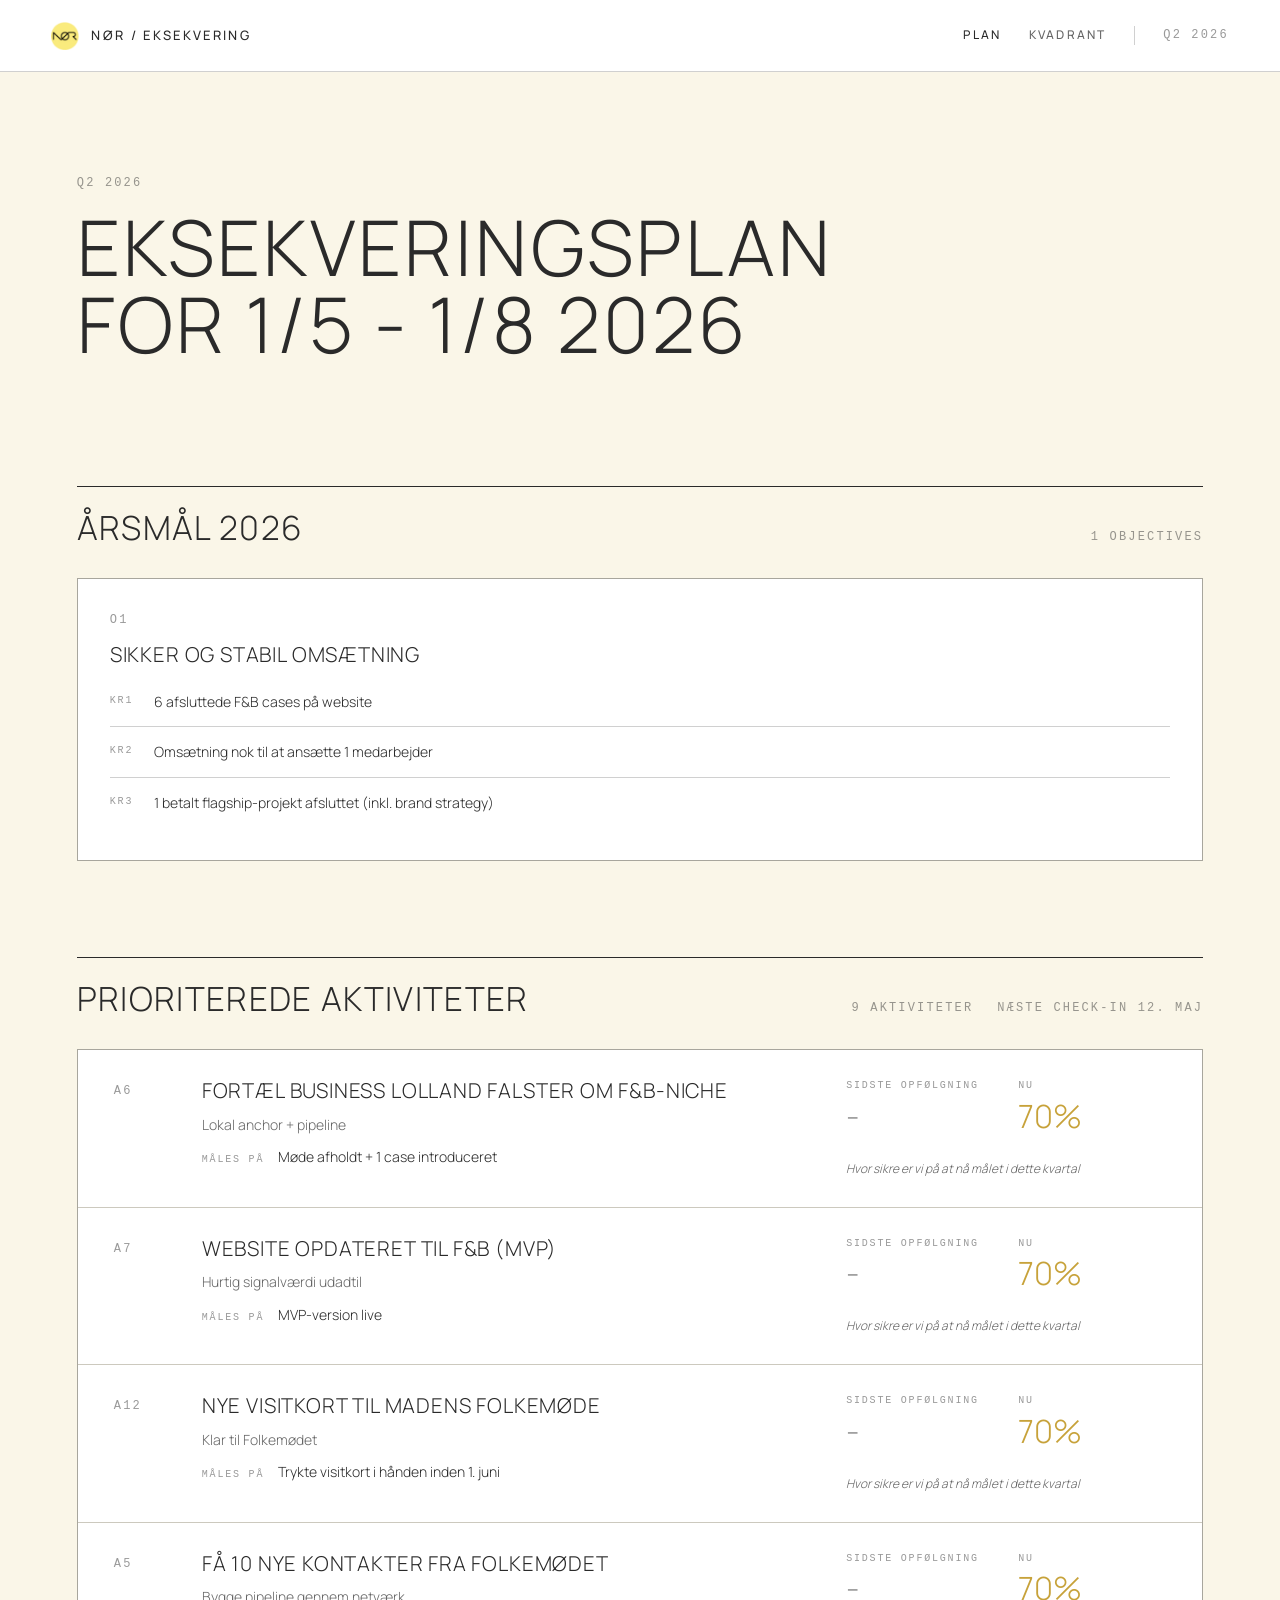
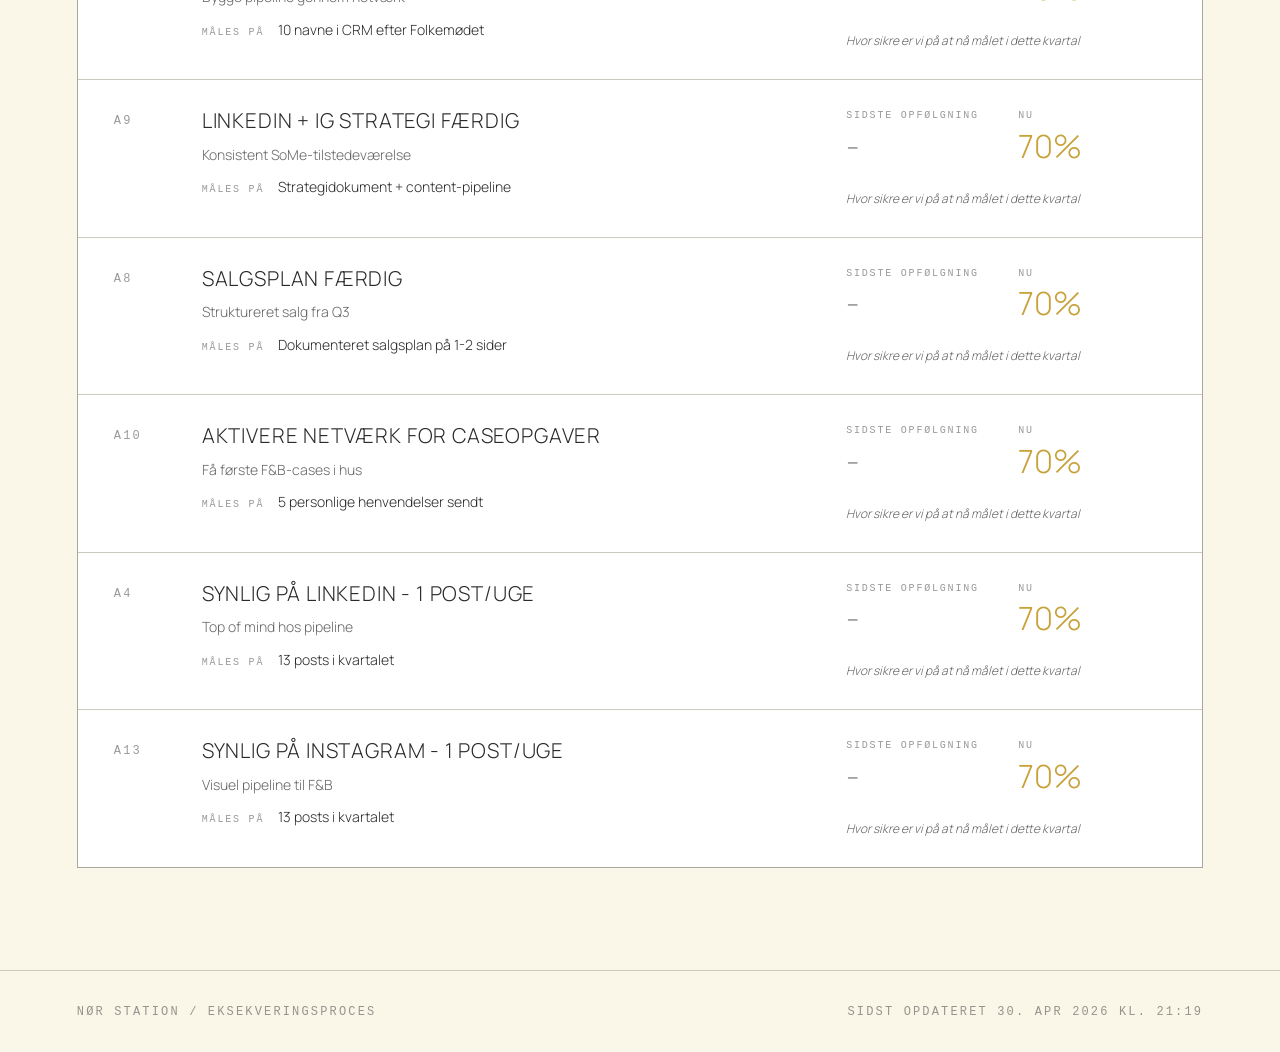
==== nor-station/index.html @ 78fcb757 "Tilføj grid-overlay (10x8) med col/row numre på workshop-view" ====
<!doctype html>
<html lang="da">
<head>
<meta charset="utf-8" />
<meta name="viewport" content="width=device-width, initial-scale=1" />
<title>Eksekveringsplan / NØR Station Q2 2026</title>
<link rel="icon" type="image/png" href="assets/nor-mark.png" />
<link rel="stylesheet" href="assets/nor.css" />
<link rel="stylesheet" href="assets/exec.css?v=6" />
</head>
<body>
<header class="ns-header">
  <a href="index.html" class="ns-logo">
    <img src="assets/nor-mark.png" alt="NØR" />
    <span>NØR / EKSEKVERING</span>
  </a>
  <nav class="ns-nav-links">
    <a href="index.html" class="is-active">Plan</a>
    <a href="workshop.html" class="">Kvadrant</a>
    <span class="ns-quarter">Q2 2026</span>
  </nav>
</header>
<section class="ns-intro">
  <div class="ns-intro__eyebrow">Q2 2026</div>
  <h1 class="ns-intro__title">Eksekveringsplan for 1/5 - 1/8 2026</h1>
</section>
<section class="ns-year">
  <div class="ns-year__head">
    <h2 class="ns-year__title">Årsmål 2026</h2>
    <span class="ns-year__count">1 objectives</span>
  </div>
  <div class="ns-objectives">
    <article class="ns-obj">
  <div class="ns-obj__id">O1</div>
  <h3 class="ns-obj__title">Sikker og stabil omsætning</h3>
  <ul class="ns-kr-list"><li class="ns-kr"><span class="ns-kr__id">KR1</span><span>6 afsluttede F&amp;B cases på website</span></li>
<li class="ns-kr"><span class="ns-kr__id">KR2</span><span>Omsætning nok til at ansætte 1 medarbejder</span></li>
<li class="ns-kr"><span class="ns-kr__id">KR3</span><span>1 betalt flagship-projekt afsluttet (inkl. brand strategy)</span></li></ul>
</article>
  </div>
</section>
<section class="ns-plan">
  <div class="ns-plan__head">
    <h2 class="ns-year__title">Prioriterede aktiviteter</h2>
    <div class="ns-plan__meta">
      <span>9 aktiviteter</span>
      <span>Næste check-in 12. maj</span>
    </div>
  </div>
  <div class="ns-activities">
    <article class="ns-activity">
  <div class="ns-activity__id">A6</div>
  <div class="ns-activity__main">
    <h3 class="ns-activity__title">Fortæl Business Lolland Falster om F&amp;B-niche</h3>
    <p class="ns-activity__goal">Lokal anchor + pipeline</p>
    <p class="ns-activity__measure">Møde afholdt + 1 case introduceret</p>
  </div>
  <div class="ns-activity__confidence">
    <div class="ns-conf-cell">
      <span class="ns-conf-cell__label">Sidste opfølgning</span>
      <span class="ns-conf-cell__pct ns-conf-cell__pct--empty">-</span>
    </div>
    <div class="ns-conf-cell">
      <span class="ns-conf-cell__label">Nu</span>
      <span class="ns-conf-cell__pct" style="color: var(--nor-warning)">70%</span>
    </div>
    <div class="ns-conf-cell ns-conf-cell--spark">
      
      <p class="ns-conf__note">Hvor sikre er vi på at nå målet i dette kvartal</p>
    </div>
  </div>
</article>
<article class="ns-activity">
  <div class="ns-activity__id">A7</div>
  <div class="ns-activity__main">
    <h3 class="ns-activity__title">Website opdateret til F&amp;B (MVP)</h3>
    <p class="ns-activity__goal">Hurtig signalværdi udadtil</p>
    <p class="ns-activity__measure">MVP-version live</p>
  </div>
  <div class="ns-activity__confidence">
    <div class="ns-conf-cell">
      <span class="ns-conf-cell__label">Sidste opfølgning</span>
      <span class="ns-conf-cell__pct ns-conf-cell__pct--empty">-</span>
    </div>
    <div class="ns-conf-cell">
      <span class="ns-conf-cell__label">Nu</span>
      <span class="ns-conf-cell__pct" style="color: var(--nor-warning)">70%</span>
    </div>
    <div class="ns-conf-cell ns-conf-cell--spark">
      
      <p class="ns-conf__note">Hvor sikre er vi på at nå målet i dette kvartal</p>
    </div>
  </div>
</article>
<article class="ns-activity">
  <div class="ns-activity__id">A12</div>
  <div class="ns-activity__main">
    <h3 class="ns-activity__title">Nye visitkort til Madens Folkemøde</h3>
    <p class="ns-activity__goal">Klar til Folkemødet</p>
    <p class="ns-activity__measure">Trykte visitkort i hånden inden 1. juni</p>
  </div>
  <div class="ns-activity__confidence">
    <div class="ns-conf-cell">
      <span class="ns-conf-cell__label">Sidste opfølgning</span>
      <span class="ns-conf-cell__pct ns-conf-cell__pct--empty">-</span>
    </div>
    <div class="ns-conf-cell">
      <span class="ns-conf-cell__label">Nu</span>
      <span class="ns-conf-cell__pct" style="color: var(--nor-warning)">70%</span>
    </div>
    <div class="ns-conf-cell ns-conf-cell--spark">
      
      <p class="ns-conf__note">Hvor sikre er vi på at nå målet i dette kvartal</p>
    </div>
  </div>
</article>
<article class="ns-activity">
  <div class="ns-activity__id">A5</div>
  <div class="ns-activity__main">
    <h3 class="ns-activity__title">Få 10 nye kontakter fra Folkemødet</h3>
    <p class="ns-activity__goal">Bygge pipeline gennem netværk</p>
    <p class="ns-activity__measure">10 navne i CRM efter Folkemødet</p>
  </div>
  <div class="ns-activity__confidence">
    <div class="ns-conf-cell">
      <span class="ns-conf-cell__label">Sidste opfølgning</span>
      <span class="ns-conf-cell__pct ns-conf-cell__pct--empty">-</span>
    </div>
    <div class="ns-conf-cell">
      <span class="ns-conf-cell__label">Nu</span>
      <span class="ns-conf-cell__pct" style="color: var(--nor-warning)">70%</span>
    </div>
    <div class="ns-conf-cell ns-conf-cell--spark">
      
      <p class="ns-conf__note">Hvor sikre er vi på at nå målet i dette kvartal</p>
    </div>
  </div>
</article>
<article class="ns-activity">
  <div class="ns-activity__id">A9</div>
  <div class="ns-activity__main">
    <h3 class="ns-activity__title">LinkedIn + IG strategi færdig</h3>
    <p class="ns-activity__goal">Konsistent SoMe-tilstedeværelse</p>
    <p class="ns-activity__measure">Strategidokument + content-pipeline</p>
  </div>
  <div class="ns-activity__confidence">
    <div class="ns-conf-cell">
      <span class="ns-conf-cell__label">Sidste opfølgning</span>
      <span class="ns-conf-cell__pct ns-conf-cell__pct--empty">-</span>
    </div>
    <div class="ns-conf-cell">
      <span class="ns-conf-cell__label">Nu</span>
      <span class="ns-conf-cell__pct" style="color: var(--nor-warning)">70%</span>
    </div>
    <div class="ns-conf-cell ns-conf-cell--spark">
      
      <p class="ns-conf__note">Hvor sikre er vi på at nå målet i dette kvartal</p>
    </div>
  </div>
</article>
<article class="ns-activity">
  <div class="ns-activity__id">A8</div>
  <div class="ns-activity__main">
    <h3 class="ns-activity__title">Salgsplan færdig</h3>
    <p class="ns-activity__goal">Struktureret salg fra Q3</p>
    <p class="ns-activity__measure">Dokumenteret salgsplan på 1-2 sider</p>
  </div>
  <div class="ns-activity__confidence">
    <div class="ns-conf-cell">
      <span class="ns-conf-cell__label">Sidste opfølgning</span>
      <span class="ns-conf-cell__pct ns-conf-cell__pct--empty">-</span>
    </div>
    <div class="ns-conf-cell">
      <span class="ns-conf-cell__label">Nu</span>
      <span class="ns-conf-cell__pct" style="color: var(--nor-warning)">70%</span>
    </div>
    <div class="ns-conf-cell ns-conf-cell--spark">
      
      <p class="ns-conf__note">Hvor sikre er vi på at nå målet i dette kvartal</p>
    </div>
  </div>
</article>
<article class="ns-activity">
  <div class="ns-activity__id">A10</div>
  <div class="ns-activity__main">
    <h3 class="ns-activity__title">Aktivere netværk for caseopgaver</h3>
    <p class="ns-activity__goal">Få første F&amp;B-cases i hus</p>
    <p class="ns-activity__measure">5 personlige henvendelser sendt</p>
  </div>
  <div class="ns-activity__confidence">
    <div class="ns-conf-cell">
      <span class="ns-conf-cell__label">Sidste opfølgning</span>
      <span class="ns-conf-cell__pct ns-conf-cell__pct--empty">-</span>
    </div>
    <div class="ns-conf-cell">
      <span class="ns-conf-cell__label">Nu</span>
      <span class="ns-conf-cell__pct" style="color: var(--nor-warning)">70%</span>
    </div>
    <div class="ns-conf-cell ns-conf-cell--spark">
      
      <p class="ns-conf__note">Hvor sikre er vi på at nå målet i dette kvartal</p>
    </div>
  </div>
</article>
<article class="ns-activity">
  <div class="ns-activity__id">A4</div>
  <div class="ns-activity__main">
    <h3 class="ns-activity__title">Synlig på LinkedIn - 1 post/uge</h3>
    <p class="ns-activity__goal">Top of mind hos pipeline</p>
    <p class="ns-activity__measure">13 posts i kvartalet</p>
  </div>
  <div class="ns-activity__confidence">
    <div class="ns-conf-cell">
      <span class="ns-conf-cell__label">Sidste opfølgning</span>
      <span class="ns-conf-cell__pct ns-conf-cell__pct--empty">-</span>
    </div>
    <div class="ns-conf-cell">
      <span class="ns-conf-cell__label">Nu</span>
      <span class="ns-conf-cell__pct" style="color: var(--nor-warning)">70%</span>
    </div>
    <div class="ns-conf-cell ns-conf-cell--spark">
      
      <p class="ns-conf__note">Hvor sikre er vi på at nå målet i dette kvartal</p>
    </div>
  </div>
</article>
<article class="ns-activity">
  <div class="ns-activity__id">A13</div>
  <div class="ns-activity__main">
    <h3 class="ns-activity__title">Synlig på Instagram - 1 post/uge</h3>
    <p class="ns-activity__goal">Visuel pipeline til F&amp;B</p>
    <p class="ns-activity__measure">13 posts i kvartalet</p>
  </div>
  <div class="ns-activity__confidence">
    <div class="ns-conf-cell">
      <span class="ns-conf-cell__label">Sidste opfølgning</span>
      <span class="ns-conf-cell__pct ns-conf-cell__pct--empty">-</span>
    </div>
    <div class="ns-conf-cell">
      <span class="ns-conf-cell__label">Nu</span>
      <span class="ns-conf-cell__pct" style="color: var(--nor-warning)">70%</span>
    </div>
    <div class="ns-conf-cell ns-conf-cell--spark">
      
      <p class="ns-conf__note">Hvor sikre er vi på at nå målet i dette kvartal</p>
    </div>
  </div>
</article>
  </div>
</section>
<footer class="ns-exec-foot">
  <div>NØR Station / Eksekveringsproces</div>
  <div>Sidst opdateret 30. apr 2026 kl. 21:19</div>
</footer>
</body></html>
---- nor-station/assets/nor.css ----
/* =========================================================
   NØR Station — Colors, Type & Foundations
   Reconstructed from norstation.com (yellow / slate brand)
   ========================================================= */

@import url('https://fonts.googleapis.com/css2?family=Manrope:wght@200;300;400;500;600;700&display=swap');

:root {
  /* ---------- Color: Brand ---------- */
  --nor-yellow:      #F2E07A;   /* primary brand surface */
  --nor-yellow-deep: #E6CF5C;   /* hover / pressed */
  --nor-slate:       #6E7B86;   /* neutral / contrast surface */
  --nor-slate-deep:  #4E5963;   /* dark slate */
  --nor-ink:         #2A2A2A;   /* type — soft black, never pure */
  --nor-ink-deep:    #1A1A1A;   /* on yellow, occasionally pure ink */
  --nor-paper:       #FFFFFF;   /* white surface */
  --nor-paper-warm:  #FAF6E8;   /* very pale yellow tint */

  /* ---------- Color: Semantic neutrals ---------- */
  --nor-fg-1:    var(--nor-ink);          /* primary text */
  --nor-fg-2:    rgba(42,42,42,0.72);     /* secondary text */
  --nor-fg-3:    rgba(42,42,42,0.48);     /* tertiary / captions */
  --nor-fg-mute: rgba(42,42,42,0.22);     /* hairlines, dividers */

  --nor-bg-1: var(--nor-paper);           /* page bg (white) */
  --nor-bg-2: var(--nor-yellow);          /* signature yellow */
  --nor-bg-3: var(--nor-slate);           /* slate */
  --nor-bg-warm: var(--nor-paper-warm);   /* tinted soft */
  --nor-bg-inverse: var(--nor-slate-deep);

  --nor-fg-on-yellow-1: var(--nor-ink);
  --nor-fg-on-yellow-2: rgba(42,42,42,0.78);
  --nor-fg-on-slate-1:  #FAF6E8;
  --nor-fg-on-slate-2:  rgba(250,246,232,0.72);

  /* ---------- Color: Status (utility, rarely used) ---------- */
  --nor-success: #4F7D5A;
  --nor-warning: #C7A23A;
  --nor-danger:  #B7553B;
  --nor-info:    #5A7891;

  /* ---------- Type: Families ---------- */
  --nor-font-display: 'Manrope', 'Helvetica Neue', Helvetica, Arial, system-ui, sans-serif;
  --nor-font-body:    'Manrope', 'Helvetica Neue', Helvetica, Arial, system-ui, sans-serif;
  --nor-font-mono:    ui-monospace, 'SFMono-Regular', Menlo, Consolas, monospace;

  /* ---------- Type: Weights ----------
     The wordmark is THIN linework. Display headlines lean light/regular,
     not heavy. Bold is reserved for small UI labels. */
  --nor-w-thin:      200;
  --nor-w-light:     300;
  --nor-w-regular:   400;
  --nor-w-medium:    500;
  --nor-w-semibold:  600;
  --nor-w-bold:      700;

  /* ---------- Type: Sizes (fluid) ---------- */
  --nor-fs-mega:    clamp(56px, 9vw, 144px);
  --nor-fs-h1:      clamp(40px, 6vw, 88px);
  --nor-fs-h2:      clamp(32px, 4.5vw, 64px);
  --nor-fs-h3:      clamp(22px, 2.6vw, 36px);
  --nor-fs-h4:      clamp(18px, 1.6vw, 22px);
  --nor-fs-lead:    clamp(18px, 1.4vw, 22px);
  --nor-fs-body:    16px;
  --nor-fs-small:   14px;
  --nor-fs-eyebrow: 12px;
  --nor-fs-caption: 11px;

  /* ---------- Type: Tracking ---------- */
  --nor-tr-tight:    -0.005em;   /* light display still wants room */
  --nor-tr-normal:    0em;
  --nor-tr-display:   0.04em;    /* display all-caps gets airy spacing */
  --nor-tr-eyebrow:   0.18em;
  --nor-tr-wide:      0.28em;    /* like the "STATION" wordmark */

  /* ---------- Type: Line height ---------- */
  --nor-lh-display: 1.0;
  --nor-lh-tight:   1.1;
  --nor-lh-normal:  1.55;
  --nor-lh-loose:   1.75;

  /* ---------- Spacing (8px base) ---------- */
  --nor-s-1:  4px;
  --nor-s-2:  8px;
  --nor-s-3:  12px;
  --nor-s-4:  16px;
  --nor-s-5:  24px;
  --nor-s-6:  32px;
  --nor-s-7:  48px;
  --nor-s-8:  64px;
  --nor-s-9:  96px;
  --nor-s-10: 128px;
  --nor-s-11: 160px;
  --nor-s-12: 200px;

  --nor-section-y: clamp(80px, 12vw, 200px);
  --nor-section-x: clamp(24px, 6vw, 96px);

  /* ---------- Layout ---------- */
  --nor-container: 1440px;
  --nor-gutter: clamp(16px, 2vw, 32px);
  --nor-header-h: 72px;

  /* ---------- Border / radius / shadow ---------- */
  --nor-hairline: 1px solid var(--nor-ink);
  --nor-hairline-mute: 1px solid var(--nor-fg-mute);
  --nor-radius: 0px;
  --nor-radius-circle: 50%;   /* the brand uses circular crops a lot */

  --nor-shadow-none: none;
  --nor-shadow-menu: 0 24px 40px -16px rgba(42,42,42,0.10);
  --nor-shadow-overlay: 0 40px 80px -32px rgba(42,42,42,0.18);

  /* ---------- Motion ---------- */
  --nor-ease:        cubic-bezier(0.22, 0.61, 0.36, 1);
  --nor-dur-fast:    150ms;
  --nor-dur-normal:  300ms;
  --nor-dur-slow:    600ms;
}

html, body {
  background: var(--nor-bg-2); /* yellow is the default brand surface */
  color: var(--nor-fg-1);
  font-family: var(--nor-font-body);
  font-size: var(--nor-fs-body);
  font-weight: var(--nor-w-light);
  line-height: var(--nor-lh-normal);
  -webkit-font-smoothing: antialiased;
  text-rendering: optimizeLegibility;
}

h1, h2, h3, h4, h5, h6 {
  font-family: var(--nor-font-display);
  font-weight: var(--nor-w-light);    /* thin linework feel */
  text-transform: uppercase;
  letter-spacing: var(--nor-tr-display);
  line-height: var(--nor-lh-display);
  margin: 0;
  color: var(--nor-fg-1);
  text-wrap: balance;
}

h1 { font-size: var(--nor-fs-h1); }
h2 { font-size: var(--nor-fs-h2); }
h3 { font-size: var(--nor-fs-h3); }
h4 { font-size: var(--nor-fs-h4); letter-spacing: var(--nor-tr-eyebrow); font-weight: var(--nor-w-medium); }
h5, h6 {
  font-size: var(--nor-fs-eyebrow);
  letter-spacing: var(--nor-tr-eyebrow);
  font-weight: var(--nor-w-medium);
}

.nor-mega {
  font-family: var(--nor-font-display);
  font-size: var(--nor-fs-mega);
  font-weight: var(--nor-w-light);
  text-transform: uppercase;
  line-height: var(--nor-lh-display);
  letter-spacing: var(--nor-tr-display);
  text-wrap: balance;
}

.nor-eyebrow {
  font-size: var(--nor-fs-eyebrow);
  font-weight: var(--nor-w-medium);
  text-transform: uppercase;
  letter-spacing: var(--nor-tr-eyebrow);
  color: var(--nor-fg-2);
}

.nor-lead {
  font-size: var(--nor-fs-lead);
  line-height: var(--nor-lh-normal);
  color: var(--nor-fg-1);
  font-weight: var(--nor-w-light);
  text-wrap: pretty;
}

p {
  font-size: var(--nor-fs-body);
  line-height: var(--nor-lh-loose);
  font-weight: var(--nor-w-light);
  color: var(--nor-fg-1);
  margin: 0 0 1em;
  text-wrap: pretty;
}

small, .nor-small { font-size: var(--nor-fs-small); color: var(--nor-fg-2); }
.nor-caption { font-size: var(--nor-fs-caption); color: var(--nor-fg-3); letter-spacing: var(--nor-tr-eyebrow); text-transform: uppercase; }

a {
  color: inherit;
  text-decoration: none;
  border-bottom: 1px solid currentColor;
  transition: opacity var(--nor-dur-fast) var(--nor-ease);
}
a:hover { opacity: 0.6; }

code, pre, kbd { font-family: var(--nor-font-mono); font-size: 0.92em; }

hr { border: 0; border-top: var(--nor-hairline); margin: var(--nor-s-7) 0; }

/* ========== Buttons ========== */
.nor-btn {
  display: inline-flex;
  align-items: center;
  gap: var(--nor-s-3);
  padding: 14px 28px;
  white-space: nowrap;
  border: 1px solid var(--nor-ink);
  background: transparent;
  color: var(--nor-fg-1);
  font-family: var(--nor-font-display);
  font-size: var(--nor-fs-eyebrow);
  font-weight: var(--nor-w-medium);
  letter-spacing: var(--nor-tr-eyebrow);
  text-transform: uppercase;
  cursor: pointer;
  border-radius: var(--nor-radius);
  transition: background var(--nor-dur-normal) var(--nor-ease),
              color var(--nor-dur-normal) var(--nor-ease);
}
.nor-btn:hover { background: var(--nor-ink); color: var(--nor-yellow); }
.nor-btn--primary { background: var(--nor-ink); color: var(--nor-yellow); }
.nor-btn--primary:hover { background: var(--nor-slate-deep); color: var(--nor-yellow); }
.nor-btn--ghost { border-color: transparent; padding-left: 0; padding-right: 0; }
.nor-btn--ghost:hover { background: transparent; opacity: 0.6; }

/* ========== Inverse (slate) ========== */
.nor-inverse {
  background: var(--nor-bg-inverse);
  color: var(--nor-fg-on-slate-1);
}
.nor-inverse h1, .nor-inverse h2, .nor-inverse h3, .nor-inverse h4,
.nor-inverse p, .nor-inverse a { color: var(--nor-fg-on-slate-1); }
.nor-inverse .nor-eyebrow { color: var(--nor-fg-on-slate-2); }
.nor-inverse .nor-btn { border-color: var(--nor-fg-on-slate-1); color: var(--nor-fg-on-slate-1); }
.nor-inverse .nor-btn:hover { background: var(--nor-yellow); color: var(--nor-ink); border-color: var(--nor-yellow); }

/* ========== Layout helpers ========== */
.nor-container {
  max-width: var(--nor-container);
  margin: 0 auto;
  padding-inline: var(--nor-section-x);
}
.nor-section { padding-block: var(--nor-section-y); }
.nor-stack > * + * { margin-top: var(--nor-s-5); }
.nor-stack-lg > * + * { margin-top: var(--nor-s-7); }

/* ========== Brand circle (signature framing device) ========== */
.nor-circle {
  border-radius: 50%;
  aspect-ratio: 1 / 1;
  display: flex;
  align-items: center;
  justify-content: center;
  background: var(--nor-yellow);
}
---- nor-station/assets/exec.css ----
/* =========================================================
   NØR Station - Execution / OKR view styles
   Built on top of nor.css (NØR design system)
   ========================================================= */

* { box-sizing: border-box; }
html, body { margin: 0; }
body {
  background: var(--nor-paper-warm);
  color: var(--nor-ink);
}

/* ---------- Header ---------- */
.ns-header {
  position: sticky; top: 0; z-index: 50;
  display: flex; align-items: center; justify-content: space-between;
  padding: 16px clamp(20px, 4vw, 56px);
  height: var(--nor-header-h);
  background: var(--nor-paper);
  border-bottom: var(--nor-hairline-mute);
}
.ns-logo {
  display: flex; align-items: center; gap: 12px;
  font-family: var(--nor-font-display);
  font-weight: var(--nor-w-medium);
  font-size: 13px;
  letter-spacing: var(--nor-tr-eyebrow);
  text-transform: uppercase;
  color: var(--nor-ink);
  border: 0;
}
.ns-logo img { height: 28px; width: 28px; }
.ns-nav-links {
  display: flex; align-items: center; gap: 28px;
}
.ns-nav-links a {
  font-size: var(--nor-fs-eyebrow);
  font-weight: var(--nor-w-medium);
  letter-spacing: var(--nor-tr-eyebrow);
  text-transform: uppercase;
  color: var(--nor-fg-2);
  border: 0;
  transition: color var(--nor-dur-fast) var(--nor-ease);
}
.ns-nav-links a:hover, .ns-nav-links a.is-active { color: var(--nor-ink); }
.ns-quarter {
  font-family: var(--nor-font-mono);
  font-size: var(--nor-fs-eyebrow);
  letter-spacing: var(--nor-tr-eyebrow);
  text-transform: uppercase;
  color: var(--nor-fg-3);
  padding-left: 28px;
  border-left: var(--nor-hairline-mute);
}

/* ---------- Page intro ---------- */
.ns-intro {
  max-width: var(--nor-container);
  margin: 0 auto;
  padding: clamp(48px, 8vw, 120px) clamp(24px, 6vw, 96px) clamp(24px, 4vw, 56px);
}
.ns-intro__eyebrow {
  font-family: var(--nor-font-mono);
  font-size: var(--nor-fs-eyebrow);
  letter-spacing: var(--nor-tr-eyebrow);
  text-transform: uppercase;
  color: var(--nor-fg-3);
  margin-bottom: 16px;
}
.ns-intro__title {
  font-family: var(--nor-font-display);
  font-size: var(--nor-fs-h1);
  font-weight: var(--nor-w-light);
  letter-spacing: var(--nor-tr-display);
  text-transform: uppercase;
  line-height: var(--nor-lh-display);
  margin: 0 0 24px;
  text-wrap: balance;
}
.ns-intro__lead {
  font-size: var(--nor-fs-lead);
  font-weight: var(--nor-w-light);
  line-height: var(--nor-lh-normal);
  max-width: 64ch;
  color: var(--nor-fg-2);
}

/* ---------- Year objectives ---------- */
.ns-year {
  max-width: var(--nor-container);
  margin: 0 auto;
  padding: clamp(24px, 4vw, 48px) clamp(24px, 6vw, 96px);
}
.ns-year__head {
  display: flex; align-items: baseline; justify-content: space-between;
  border-top: var(--nor-hairline);
  padding-top: 24px;
  margin-bottom: 32px;
}
.ns-year__title {
  font-family: var(--nor-font-display);
  font-size: var(--nor-fs-h3);
  font-weight: var(--nor-w-light);
  letter-spacing: var(--nor-tr-display);
  text-transform: uppercase;
  margin: 0;
}
.ns-year__count {
  font-family: var(--nor-font-mono);
  font-size: var(--nor-fs-eyebrow);
  letter-spacing: var(--nor-tr-eyebrow);
  text-transform: uppercase;
  color: var(--nor-fg-3);
}
.ns-objectives {
  display: grid; grid-template-columns: repeat(auto-fit, minmax(320px, 1fr));
  gap: 1px;
  background: var(--nor-fg-mute);
  border: var(--nor-hairline-mute);
}
.ns-obj { background: var(--nor-paper); padding: 32px; }
.ns-obj__id {
  font-family: var(--nor-font-mono);
  font-size: var(--nor-fs-eyebrow);
  letter-spacing: var(--nor-tr-eyebrow);
  text-transform: uppercase;
  color: var(--nor-fg-3);
  margin-bottom: 12px;
}
.ns-obj__title {
  font-family: var(--nor-font-display);
  font-size: var(--nor-fs-h4);
  font-weight: var(--nor-w-light);
  letter-spacing: var(--nor-tr-display);
  text-transform: uppercase;
  margin: 0 0 24px;
  text-wrap: balance;
  line-height: 1.2;
}
.ns-kr-list { list-style: none; padding: 0; margin: 0; }
.ns-kr {
  display: flex; gap: 12px; align-items: flex-start;
  padding: 14px 0;
  border-top: var(--nor-hairline-mute);
  font-size: var(--nor-fs-small);
  font-weight: var(--nor-w-light);
  line-height: var(--nor-lh-normal);
}
.ns-kr:first-child { border-top: 0; padding-top: 0; }
.ns-kr__id {
  font-family: var(--nor-font-mono);
  font-size: 10px;
  letter-spacing: var(--nor-tr-eyebrow);
  color: var(--nor-fg-3);
  flex: 0 0 32px;
  padding-top: 2px;
}

/* ---------- Plan / activity grid ---------- */
.ns-plan {
  max-width: var(--nor-container);
  margin: 0 auto;
  padding: clamp(24px, 4vw, 48px) clamp(24px, 6vw, 96px) clamp(64px, 8vw, 128px);
}
.ns-plan__head {
  display: flex; align-items: baseline; justify-content: space-between;
  border-top: var(--nor-hairline);
  padding-top: 24px;
  margin-bottom: 32px;
}
.ns-plan__meta {
  display: flex; gap: 24px;
  font-family: var(--nor-font-mono);
  font-size: var(--nor-fs-eyebrow);
  letter-spacing: var(--nor-tr-eyebrow);
  text-transform: uppercase;
  color: var(--nor-fg-3);
}

.ns-activities {
  display: grid; gap: 1px;
  background: var(--nor-fg-mute);
  border: var(--nor-hairline-mute);
}
.ns-activity {
  background: var(--nor-paper);
  padding: 28px clamp(24px, 3vw, 36px);
  display: grid;
  grid-template-columns: 56px minmax(0, 1fr) 320px;
  gap: 32px;
  align-items: start;
}
@media (max-width: 900px) {
  .ns-activity {
    grid-template-columns: 1fr;
    gap: 16px;
  }
}

.ns-plan__hint {
  font-size: var(--nor-fs-small);
  color: var(--nor-fg-2);
  font-weight: var(--nor-w-light);
  margin: 0 0 24px;
  font-style: italic;
}

.ns-activity__id {
  font-family: var(--nor-font-mono);
  font-size: var(--nor-fs-eyebrow);
  letter-spacing: var(--nor-tr-eyebrow);
  color: var(--nor-fg-3);
  padding-top: 4px;
}
.ns-activity__main {}
.ns-activity__title {
  font-family: var(--nor-font-display);
  font-size: var(--nor-fs-h4);
  font-weight: var(--nor-w-light);
  letter-spacing: var(--nor-tr-display);
  text-transform: uppercase;
  margin: 0 0 10px;
  line-height: 1.2;
}
.ns-activity__goal {
  font-size: var(--nor-fs-small);
  color: var(--nor-fg-2);
  font-weight: var(--nor-w-light);
  margin: 0 0 8px;
}
.ns-activity__measure {
  font-size: var(--nor-fs-small);
  color: var(--nor-fg-1);
  font-weight: var(--nor-w-light);
  margin: 0;
}
.ns-activity__measure::before {
  content: "Måles på ";
  font-family: var(--nor-font-mono);
  font-size: 10px;
  letter-spacing: var(--nor-tr-eyebrow);
  text-transform: uppercase;
  color: var(--nor-fg-3);
  margin-right: 6px;
}

.ns-activity__owner {
  display: flex; flex-direction: column; gap: 8px;
  font-size: var(--nor-fs-small);
}
.ns-meta-pair {
  display: flex; flex-direction: column; gap: 2px;
}
.ns-meta-pair__label {
  font-family: var(--nor-font-mono);
  font-size: 10px;
  letter-spacing: var(--nor-tr-eyebrow);
  text-transform: uppercase;
  color: var(--nor-fg-3);
}
.ns-meta-pair__value {
  font-size: var(--nor-fs-small);
  color: var(--nor-fg-1);
  font-weight: var(--nor-w-light);
}
.ns-meta-pair__value--late { color: var(--nor-danger); }
.ns-meta-pair__value--soon { color: var(--nor-warning); }

.ns-activity__confidence {
  display: grid;
  grid-template-columns: 1fr 1fr;
  gap: 16px 24px;
  align-items: start;
}
.ns-conf-cell {
  display: flex; flex-direction: column; gap: 6px;
}
.ns-conf-cell--spark {
  grid-column: 1 / -1;
  margin-top: 4px;
}
.ns-conf-cell__label {
  font-family: var(--nor-font-mono);
  font-size: 10px;
  letter-spacing: var(--nor-tr-eyebrow);
  text-transform: uppercase;
  color: var(--nor-fg-3);
}
.ns-conf-cell__pct {
  font-family: var(--nor-font-display);
  font-size: 32px;
  font-weight: var(--nor-w-light);
  letter-spacing: var(--nor-tr-tight);
  line-height: 1;
}
.ns-conf-cell__pct--empty { color: var(--nor-fg-3); }
.ns-spark {
  width: 100%; max-width: 200px; height: 36px; display: block;
}
.ns-conf__note {
  font-size: 12px;
  color: var(--nor-fg-2);
  font-style: italic;
  font-weight: var(--nor-w-light);
  margin: 6px 0 0;
  text-wrap: pretty;
}

/* ---------- Footer ---------- */
.ns-exec-foot {
  max-width: var(--nor-container);
  margin: 0 auto;
  padding: 32px clamp(24px, 6vw, 96px);
  border-top: var(--nor-hairline-mute);
  display: flex; justify-content: space-between;
  font-family: var(--nor-font-mono);
  font-size: var(--nor-fs-eyebrow);
  letter-spacing: var(--nor-tr-eyebrow);
  text-transform: uppercase;
  color: var(--nor-fg-3);
}

/* ---------- Workshop / kvadrant ---------- */
.ns-workshop {
  max-width: var(--nor-container);
  margin: 0 auto;
  padding: clamp(24px, 4vw, 48px) clamp(24px, 6vw, 96px) clamp(64px, 8vw, 128px);
}
.ns-quad {
  position: relative;
  width: 100%;
  aspect-ratio: 1.2 / 1;
  background: var(--nor-paper);
  border: var(--nor-hairline);
  margin-top: 24px;
  overflow: visible;
}
.ns-quad__axis-x, .ns-quad__axis-y {
  position: absolute;
  background: var(--nor-fg-mute);
}
.ns-quad__axis-x {
  left: 0; right: 0; top: 50%;
  height: 1px;
}
.ns-quad__axis-y {
  top: 0; bottom: 0; left: 50%;
  width: 1px;
}
.ns-quad__label {
  position: absolute;
  font-family: var(--nor-font-mono);
  font-size: var(--nor-fs-eyebrow);
  letter-spacing: var(--nor-tr-eyebrow);
  text-transform: uppercase;
  color: var(--nor-fg-3);
}
.ns-quad__label--top    { top: 12px; left: 50%; transform: translateX(-50%); }
.ns-quad__label--bottom { bottom: 12px; left: 50%; transform: translateX(-50%); }
.ns-quad__label--left   { left: 12px; top: 50%; transform: translateY(-50%) rotate(-90deg); transform-origin: left center; }
.ns-quad__label--right  { right: 12px; top: 50%; transform: translateY(-50%) rotate(90deg); transform-origin: right center; }
.ns-quad__corner {
  position: absolute;
  font-family: var(--nor-font-mono);
  font-size: 10px;
  letter-spacing: var(--nor-tr-eyebrow);
  text-transform: uppercase;
  color: var(--nor-fg-3);
  padding: 8px 12px;
}
.ns-quad__corner--tl { top: 0; left: 0; }
.ns-quad__corner--tr { top: 0; right: 0; text-align: right; }
.ns-quad__corner--bl { bottom: 0; left: 0; }
.ns-quad__corner--br { bottom: 0; right: 0; text-align: right; }

/* Grid overlay (for assigning positions) */
.ns-grid-line {
  position: absolute;
  background: var(--nor-fg-mute);
  opacity: 0.35;
  pointer-events: none;
  z-index: 0;
}
.ns-grid-line--v { top: 0; bottom: 0; width: 1px; }
.ns-grid-line--h { left: 0; right: 0; height: 1px; }
.ns-grid-label {
  position: absolute;
  font-family: var(--nor-font-mono);
  font-size: 9px;
  letter-spacing: var(--nor-tr-eyebrow);
  color: var(--nor-fg-3);
  pointer-events: none;
  z-index: 0;
}
.ns-grid-label--col { top: 2px; transform: translateX(-50%); }
.ns-grid-label--row { left: 2px; transform: translateY(-50%); }

.ns-postit {
  position: absolute;
  transform: translate(-50%, -50%);
  background: var(--nor-yellow);
  width: clamp(70px, 8.5vw, 110px);
  aspect-ratio: 1 / 1;
  box-sizing: border-box;
  padding: 8px 10px;
  display: flex;
  flex-direction: column;
  justify-content: flex-start;
  gap: 4px;
  font-size: 10.5px;
  font-weight: var(--nor-w-light);
  line-height: 1.2;
  border: 1px solid var(--nor-ink);
  cursor: default;
  z-index: 2;
  overflow: hidden;
  text-wrap: pretty;
}
.ns-postit--unselected {
  background: transparent;
  border-color: var(--nor-fg-mute);
  color: var(--nor-fg-3);
  z-index: 1;
}
.ns-postit__id {
  font-family: var(--nor-font-mono);
  font-size: 9px;
  letter-spacing: var(--nor-tr-eyebrow);
  text-transform: uppercase;
  color: var(--nor-fg-3);
  display: block;
  flex-shrink: 0;
}
.ns-postit__text {
  display: -webkit-box;
  -webkit-line-clamp: 5;
  -webkit-box-orient: vertical;
  overflow: hidden;
}

.ns-legend {
  display: flex; gap: 24px;
  margin-top: 32px;
  font-family: var(--nor-font-mono);
  font-size: var(--nor-fs-eyebrow);
  letter-spacing: var(--nor-tr-eyebrow);
  text-transform: uppercase;
  color: var(--nor-fg-2);
}
.ns-legend__swatch {
  display: inline-block;
  width: 12px; height: 12px;
  margin-right: 6px;
  vertical-align: middle;
  border: 1px solid var(--nor-ink);
}
.ns-legend__swatch--selected { background: var(--nor-yellow); }
.ns-legend__swatch--unselected { background: transparent; border-color: var(--nor-fg-mute); }
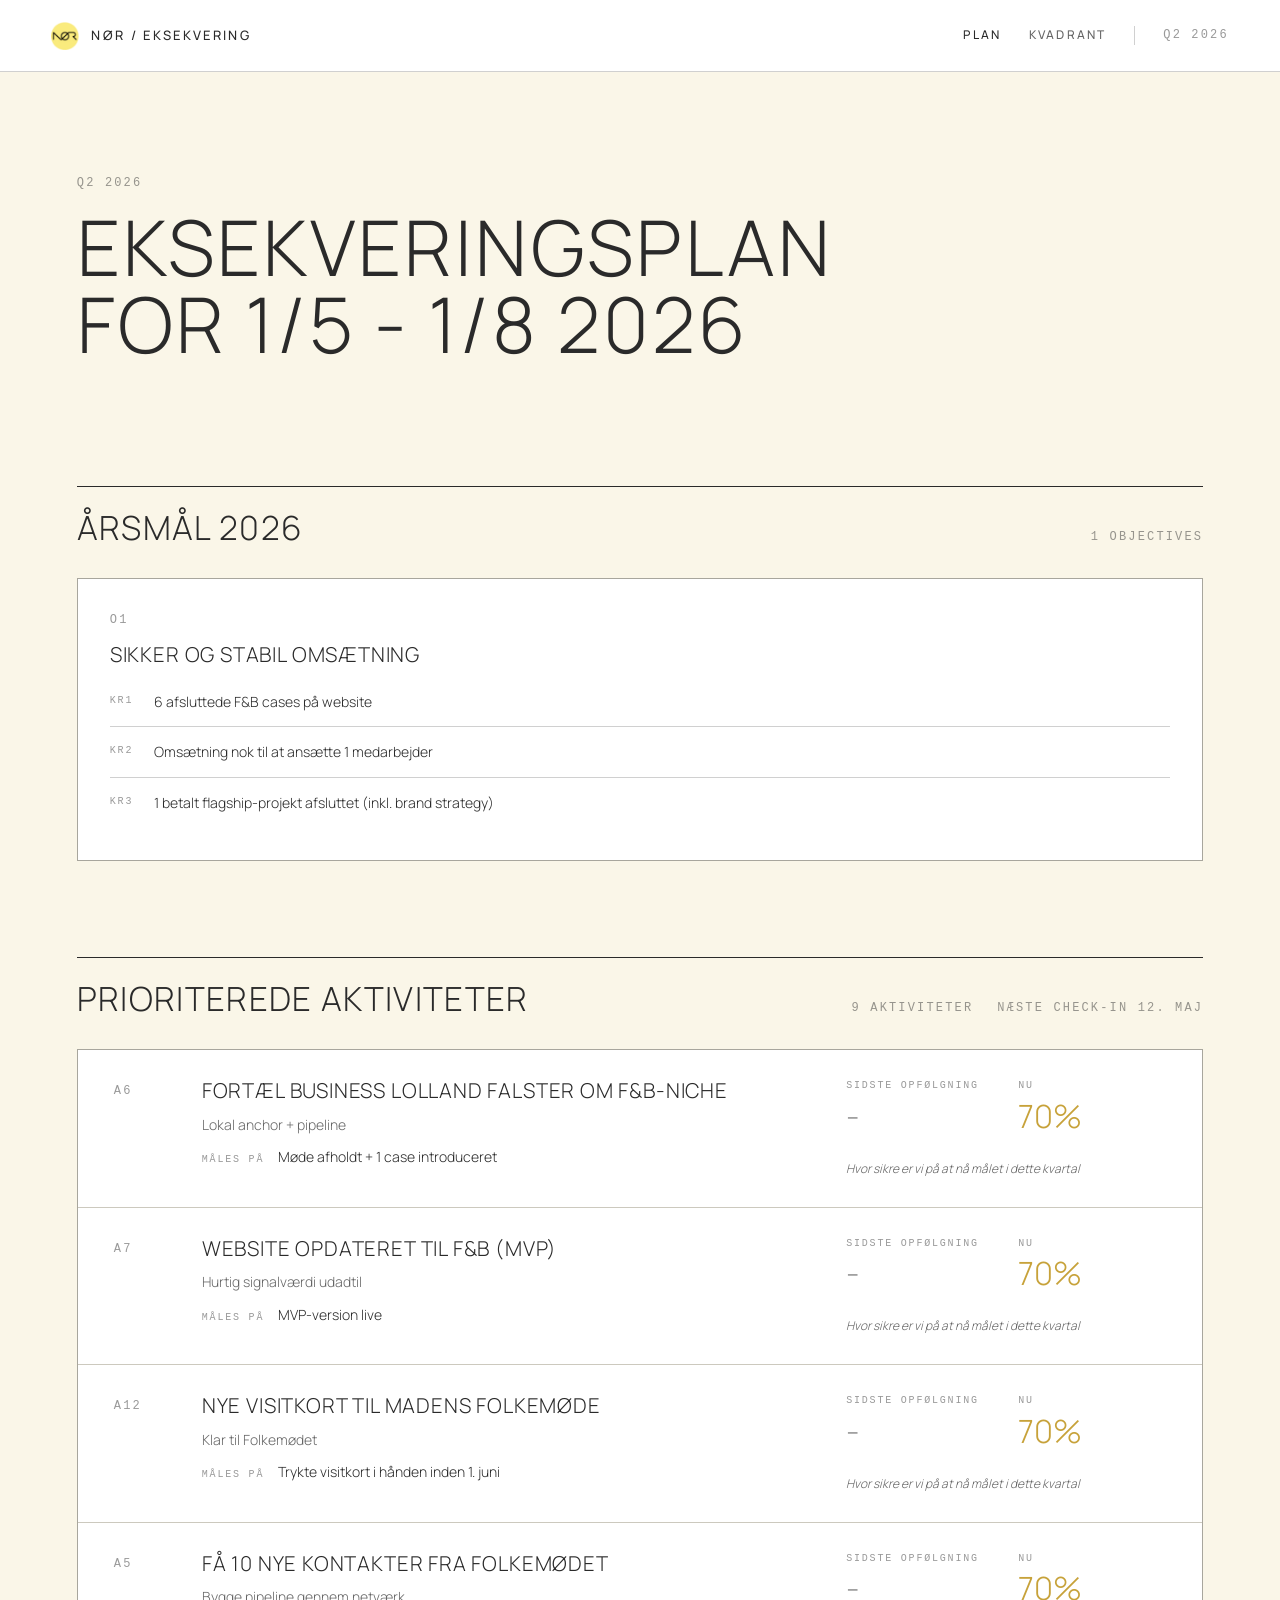
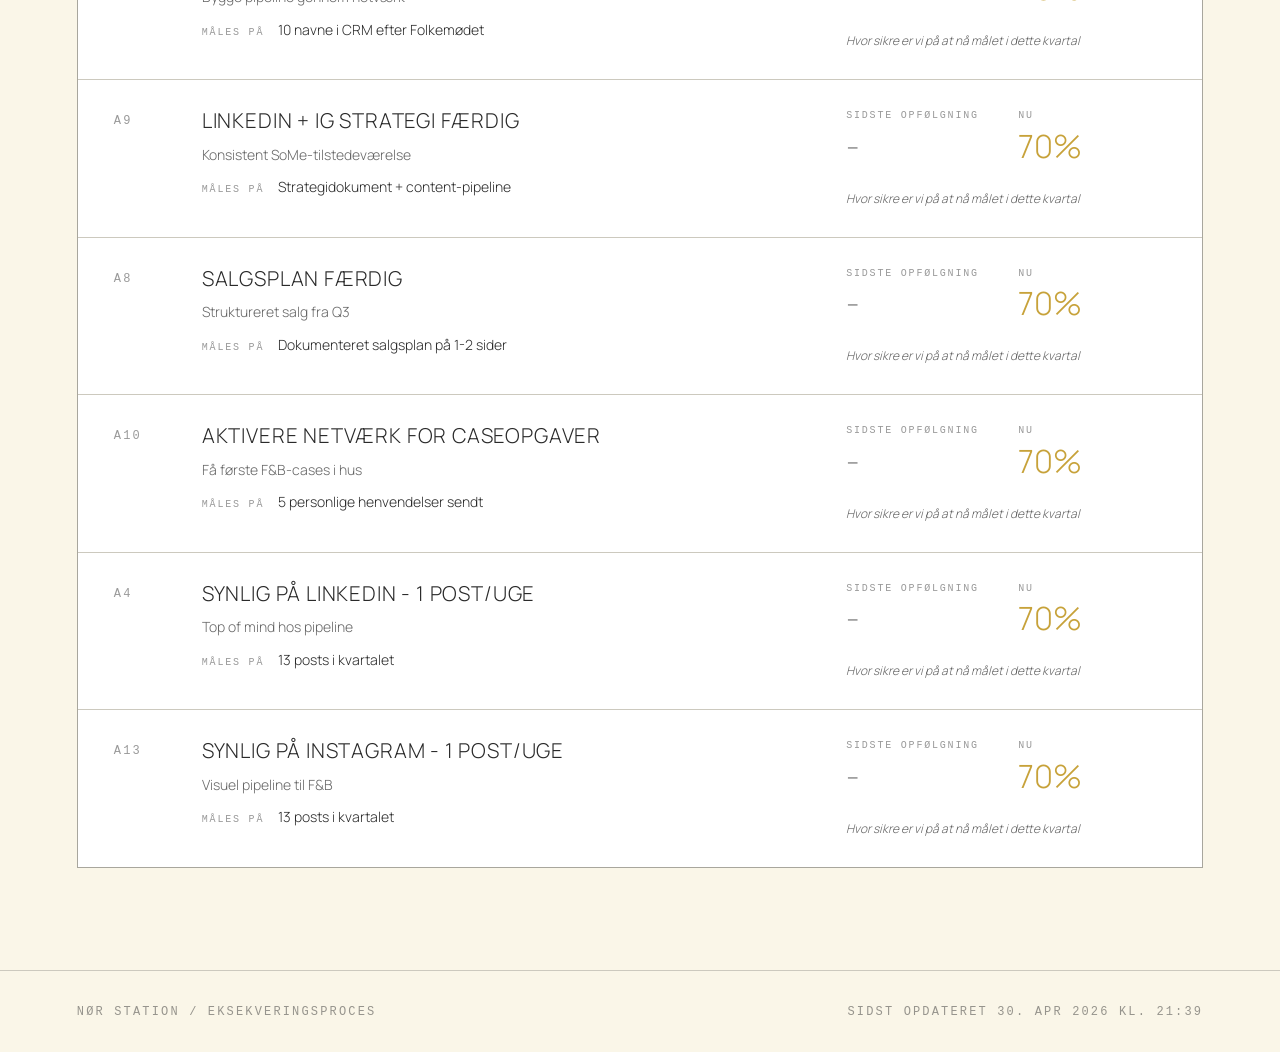
==== commit e8ab4c54: "A7/A10 swap, A13 til (3,5), A2/A3 swap, A3 'Mulig'->'Muld'" ====
--- a/nor-station/index.html
+++ b/nor-station/index.html
@@ -250,6 +250,6 @@
 </section>
 <footer class="ns-exec-foot">
   <div>NØR Station / Eksekveringsproces</div>
-  <div>Sidst opdateret 30. apr 2026 kl. 21:19</div>
+  <div>Sidst opdateret 30. apr 2026 kl. 21:39</div>
 </footer>
 </body></html>
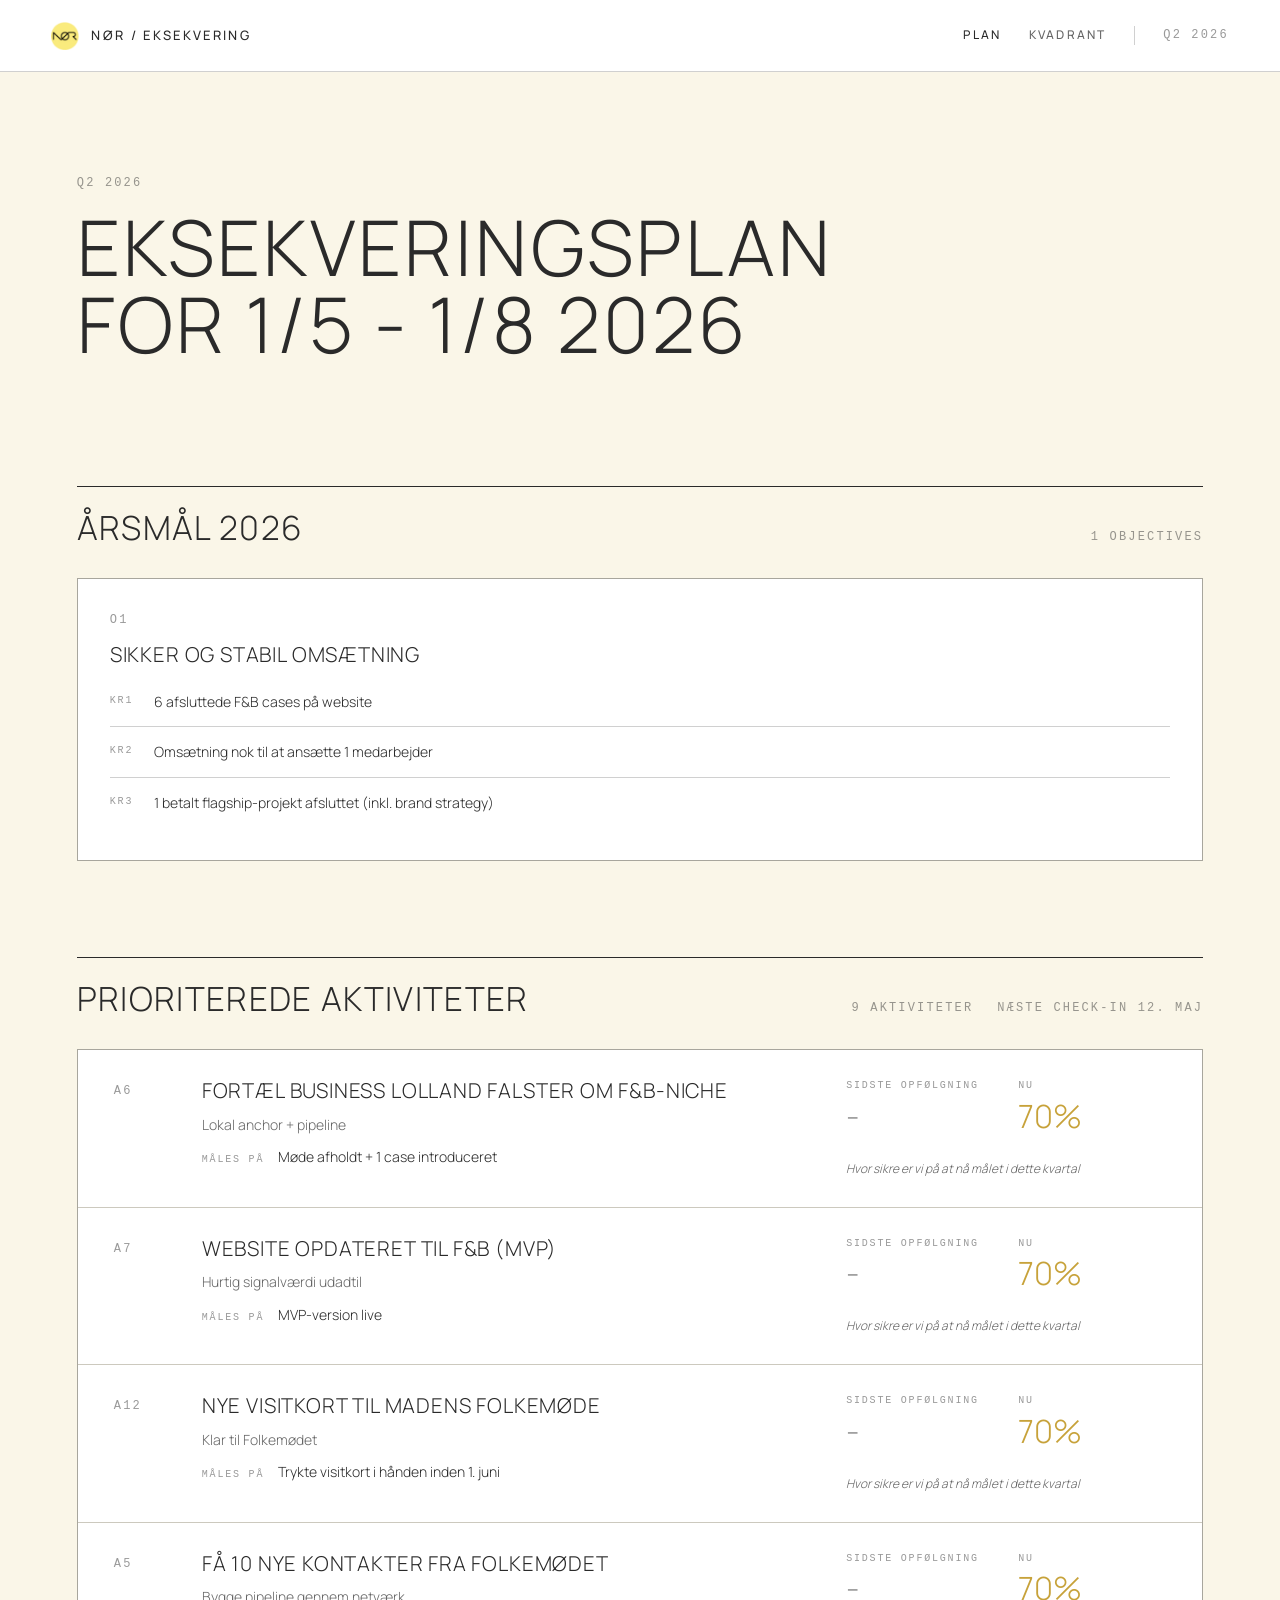
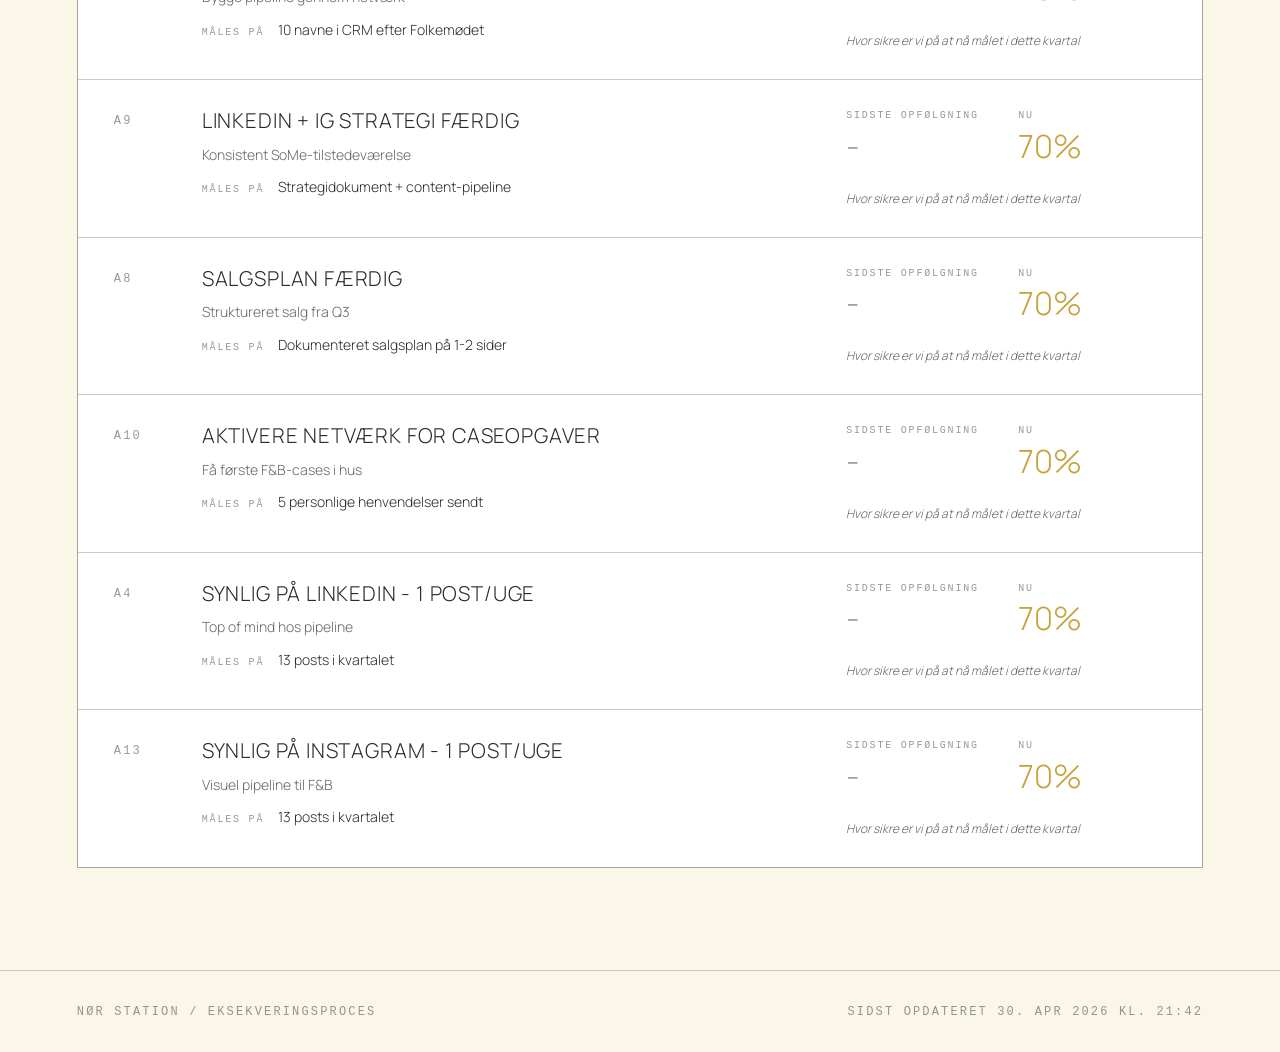
==== commit aa464828: "A13 til (5,3), A3 til (3,2)" ====
--- a/nor-station/index.html
+++ b/nor-station/index.html
@@ -250,6 +250,6 @@
 </section>
 <footer class="ns-exec-foot">
   <div>NØR Station / Eksekveringsproces</div>
-  <div>Sidst opdateret 30. apr 2026 kl. 21:39</div>
+  <div>Sidst opdateret 30. apr 2026 kl. 21:42</div>
 </footer>
 </body></html>
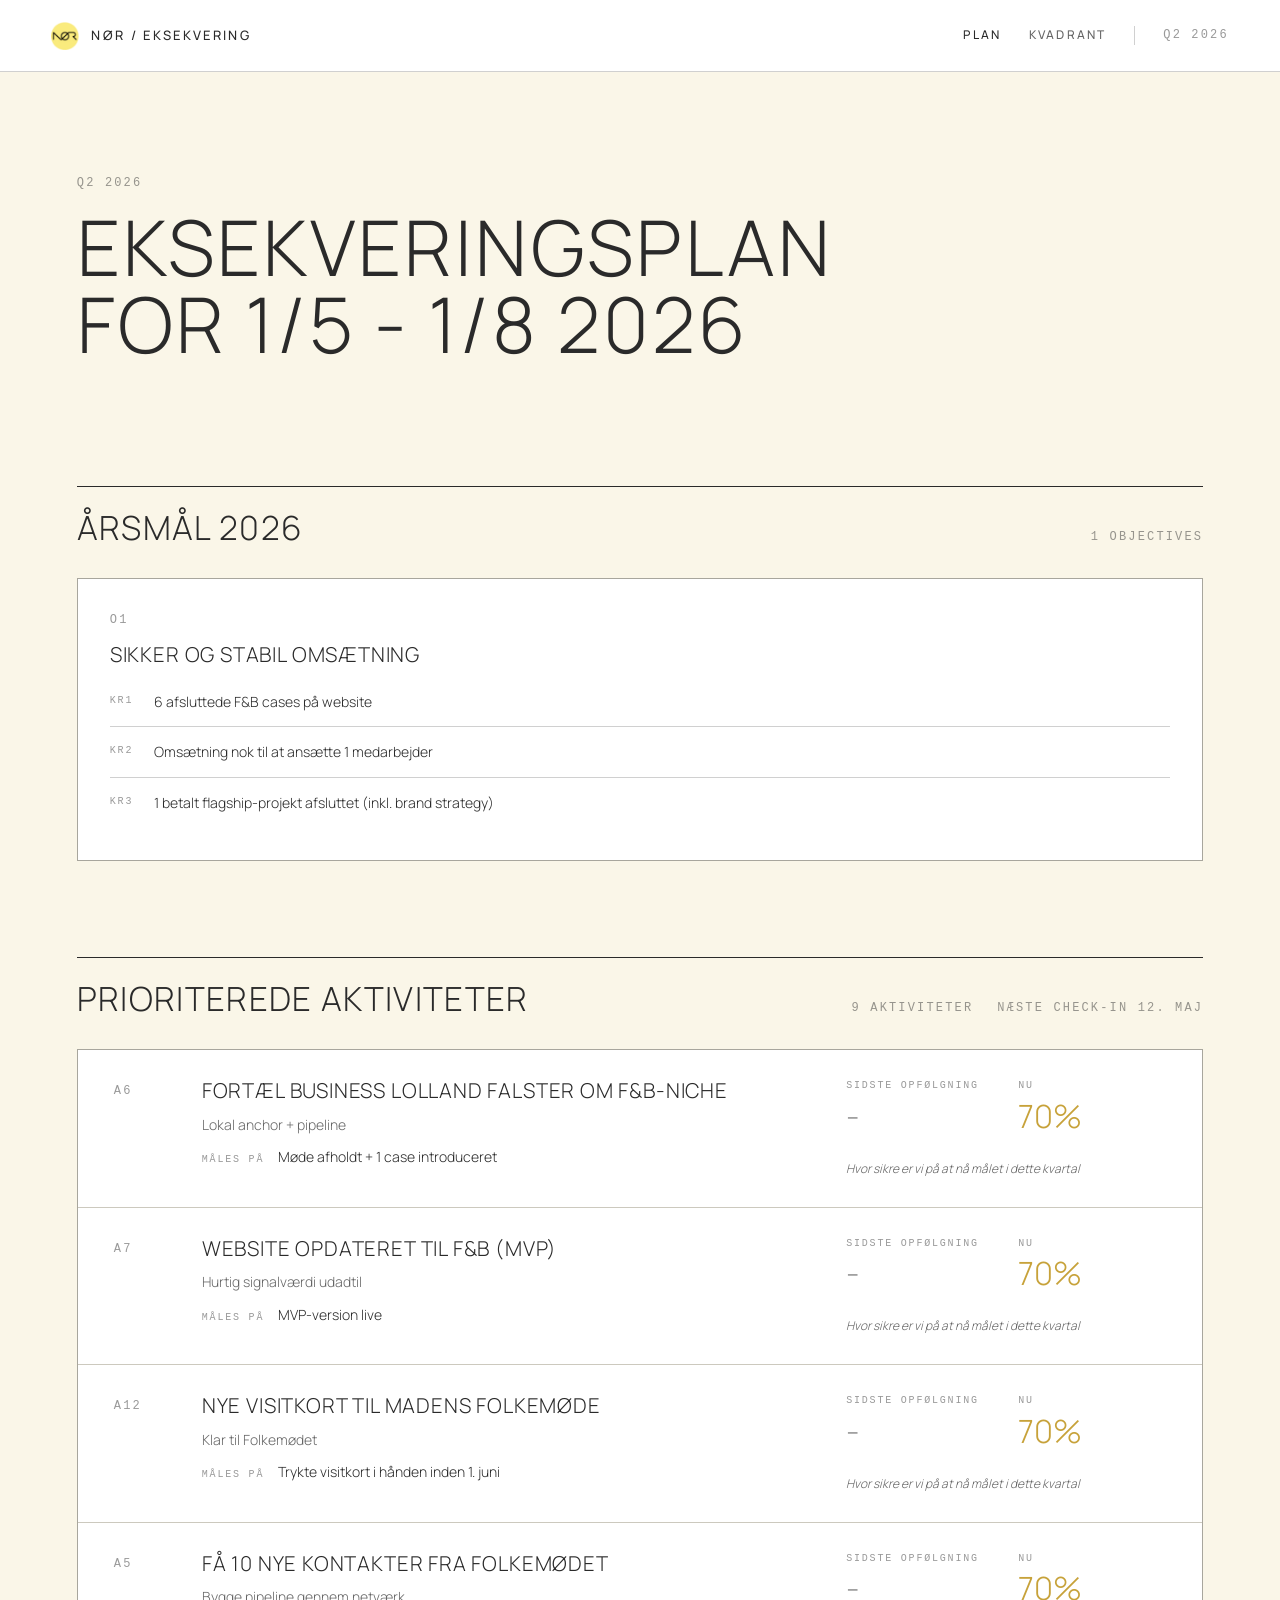
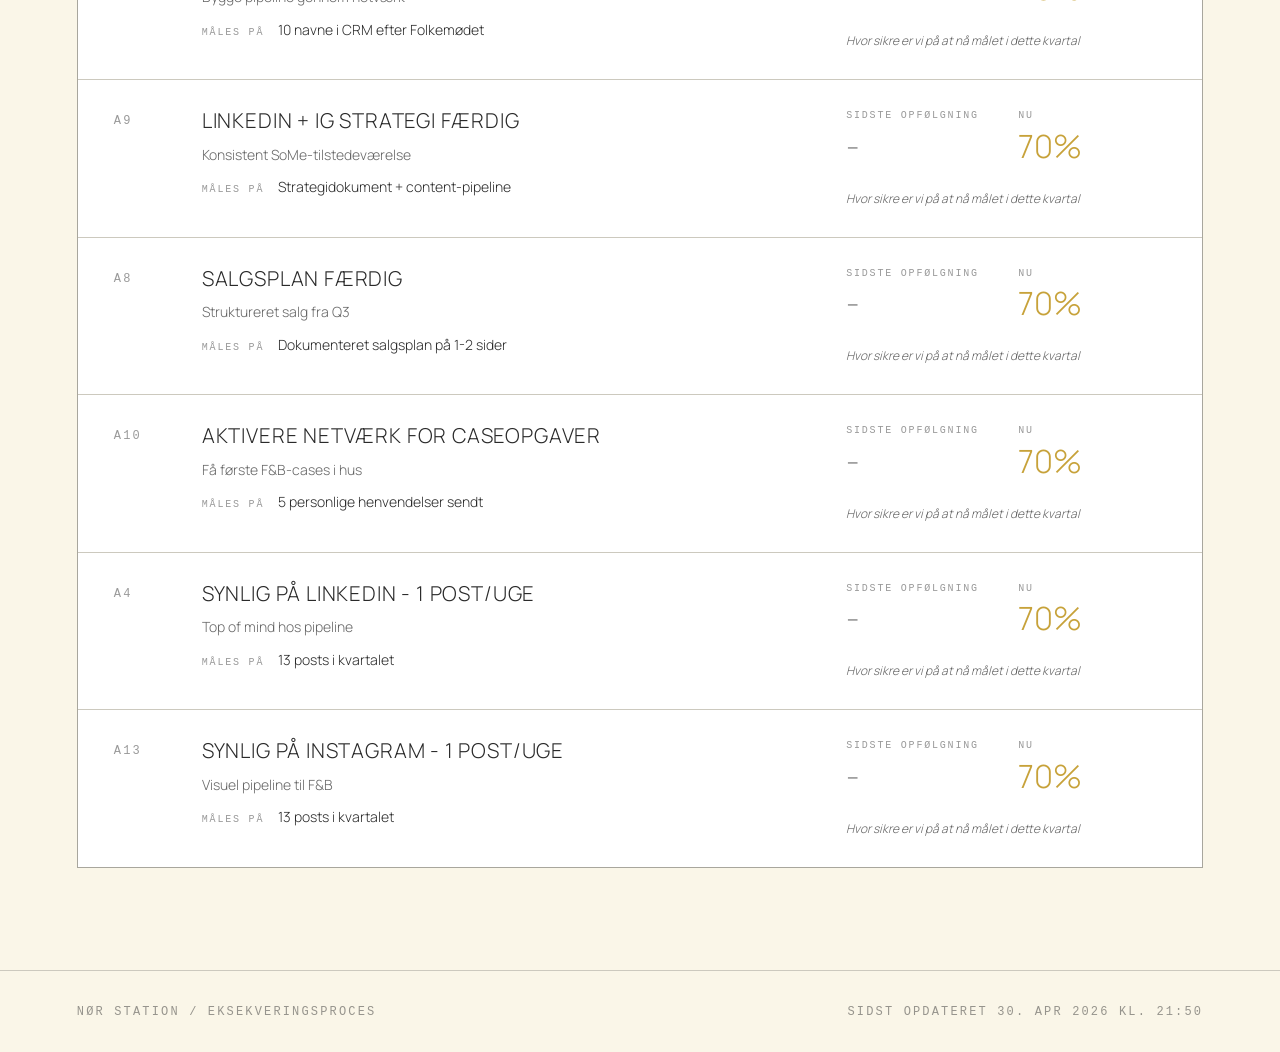
==== commit cf2a06cc: "Tilføj PDF-eksport (3 sider) + PDF-download i nav" ====
--- a/nor-station/index.html
+++ b/nor-station/index.html
@@ -6,7 +6,8 @@
 <title>Eksekveringsplan / NØR Station Q2 2026</title>
 <link rel="icon" type="image/png" href="assets/nor-mark.png" />
 <link rel="stylesheet" href="assets/nor.css" />
-<link rel="stylesheet" href="assets/exec.css?v=6" />
+<link rel="stylesheet" href="assets/exec.css?v=11" />
+<style>@page { size: A4 portrait; margin: 12mm; }</style>
 </head>
 <body>
 <header class="ns-header">
@@ -250,6 +251,6 @@
 </section>
 <footer class="ns-exec-foot">
   <div>NØR Station / Eksekveringsproces</div>
-  <div>Sidst opdateret 30. apr 2026 kl. 21:42</div>
+  <div>Sidst opdateret 30. apr 2026 kl. 21:50</div>
 </footer>
 </body></html>
--- a/nor-station/assets/exec.css
+++ b/nor-station/assets/exec.css
@@ -43,6 +43,12 @@
   transition: color var(--nor-dur-fast) var(--nor-ease);
 }
 .ns-nav-links a:hover, .ns-nav-links a.is-active { color: var(--nor-ink); }
+.ns-nav-pdf {
+  border: 1px solid var(--nor-ink);
+  padding: 6px 12px;
+  color: var(--nor-ink) !important;
+}
+.ns-nav-pdf:hover { background: var(--nor-ink); color: var(--nor-yellow) !important; }
 .ns-quarter {
   font-family: var(--nor-font-mono);
   font-size: var(--nor-fs-eyebrow);
@@ -394,6 +400,77 @@
 }
 .ns-grid-label--col { top: 2px; transform: translateX(-50%); }
 .ns-grid-label--row { left: 2px; transform: translateY(-50%); }
+
+/* ============== Print / PDF ============== */
+@media print {
+  * { -webkit-print-color-adjust: exact !important; print-color-adjust: exact !important; }
+  html, body { background: var(--nor-paper-warm) !important; }
+  .ns-header { display: none; }
+  .ns-grid-line, .ns-grid-label { display: none; }
+
+  /* Compact intro */
+  .ns-intro { padding: 4mm 0 6mm; }
+  .ns-intro__title { font-size: 28pt; line-height: 1.05; }
+  .ns-intro__eyebrow { margin-bottom: 6px; }
+
+  /* Year objectives */
+  .ns-year { padding: 4mm 0 6mm; }
+  .ns-year__head { padding-top: 8px; margin-bottom: 12px; }
+  .ns-year__title { font-size: 14pt; }
+  .ns-objectives { background: transparent; border: none; gap: 0; }
+  .ns-obj { border: 1px solid var(--nor-fg-mute); padding: 14px 18px; }
+  .ns-obj__title { font-size: 12pt; margin-bottom: 12px; }
+  .ns-obj, .ns-activity { break-inside: avoid; page-break-inside: avoid; }
+
+  /* Plan section */
+  .ns-plan { padding: 2mm 0 4mm; }
+  .ns-plan__head { padding-top: 8px; margin-bottom: 10px; break-after: avoid; page-break-after: avoid; }
+
+  /* Activity cards: no grey-grid hack in print, use borders directly */
+  .ns-activities { background: transparent; border: none; gap: 0; display: block; }
+  .ns-activity {
+    background: transparent;
+    border-top: 1px solid var(--nor-fg-mute);
+    padding: 12px 0;
+    grid-template-columns: 40px 1fr 280px;
+    gap: 18px;
+  }
+  .ns-activity:first-child { border-top: 1px solid var(--nor-ink); }
+  .ns-activity:last-child { border-bottom: 1px solid var(--nor-fg-mute); }
+  .ns-activity__title { font-size: 11pt; margin-bottom: 6px; }
+  .ns-activity__goal, .ns-activity__measure { font-size: 9pt; margin-bottom: 4px; }
+  .ns-conf-cell__pct { font-size: 22pt; }
+  .ns-conf__note { font-size: 9pt; }
+
+  /* Workshop / kvadrant landscape page — hide page intro to fit on one page */
+  body:has(.ns-workshop) .ns-intro { display: none; }
+  .ns-workshop { padding: 0; page-break-inside: avoid; break-inside: avoid; }
+  .ns-workshop .ns-plan__head { margin: 4mm 0 6px; padding-top: 0; border-top: none; }
+  .ns-workshop .ns-year__title { font-size: 18pt; }
+  .ns-quad {
+    aspect-ratio: auto !important;
+    width: 100%;
+    height: 145mm !important;
+    margin-top: 4mm;
+    page-break-inside: avoid;
+    break-inside: avoid;
+  }
+  .ns-postit {
+    width: 70px !important;
+    height: 70px !important;
+    padding: 5px 7px !important;
+    font-size: 8pt !important;
+    line-height: 1.15 !important;
+    gap: 2px !important;
+  }
+  .ns-postit__id { font-size: 6.5pt !important; }
+  .ns-postit__text { -webkit-line-clamp: 4; }
+  .ns-quad__corner { padding: 4px 8px; font-size: 7pt; }
+  .ns-quad__label { font-size: 7.5pt; }
+  .ns-legend { margin-top: 6px; font-size: 8pt; }
+
+  .ns-exec-foot { padding: 4mm 0 2mm; border-top: 1px solid var(--nor-fg-mute); }
+}
 
 .ns-postit {
   position: absolute;
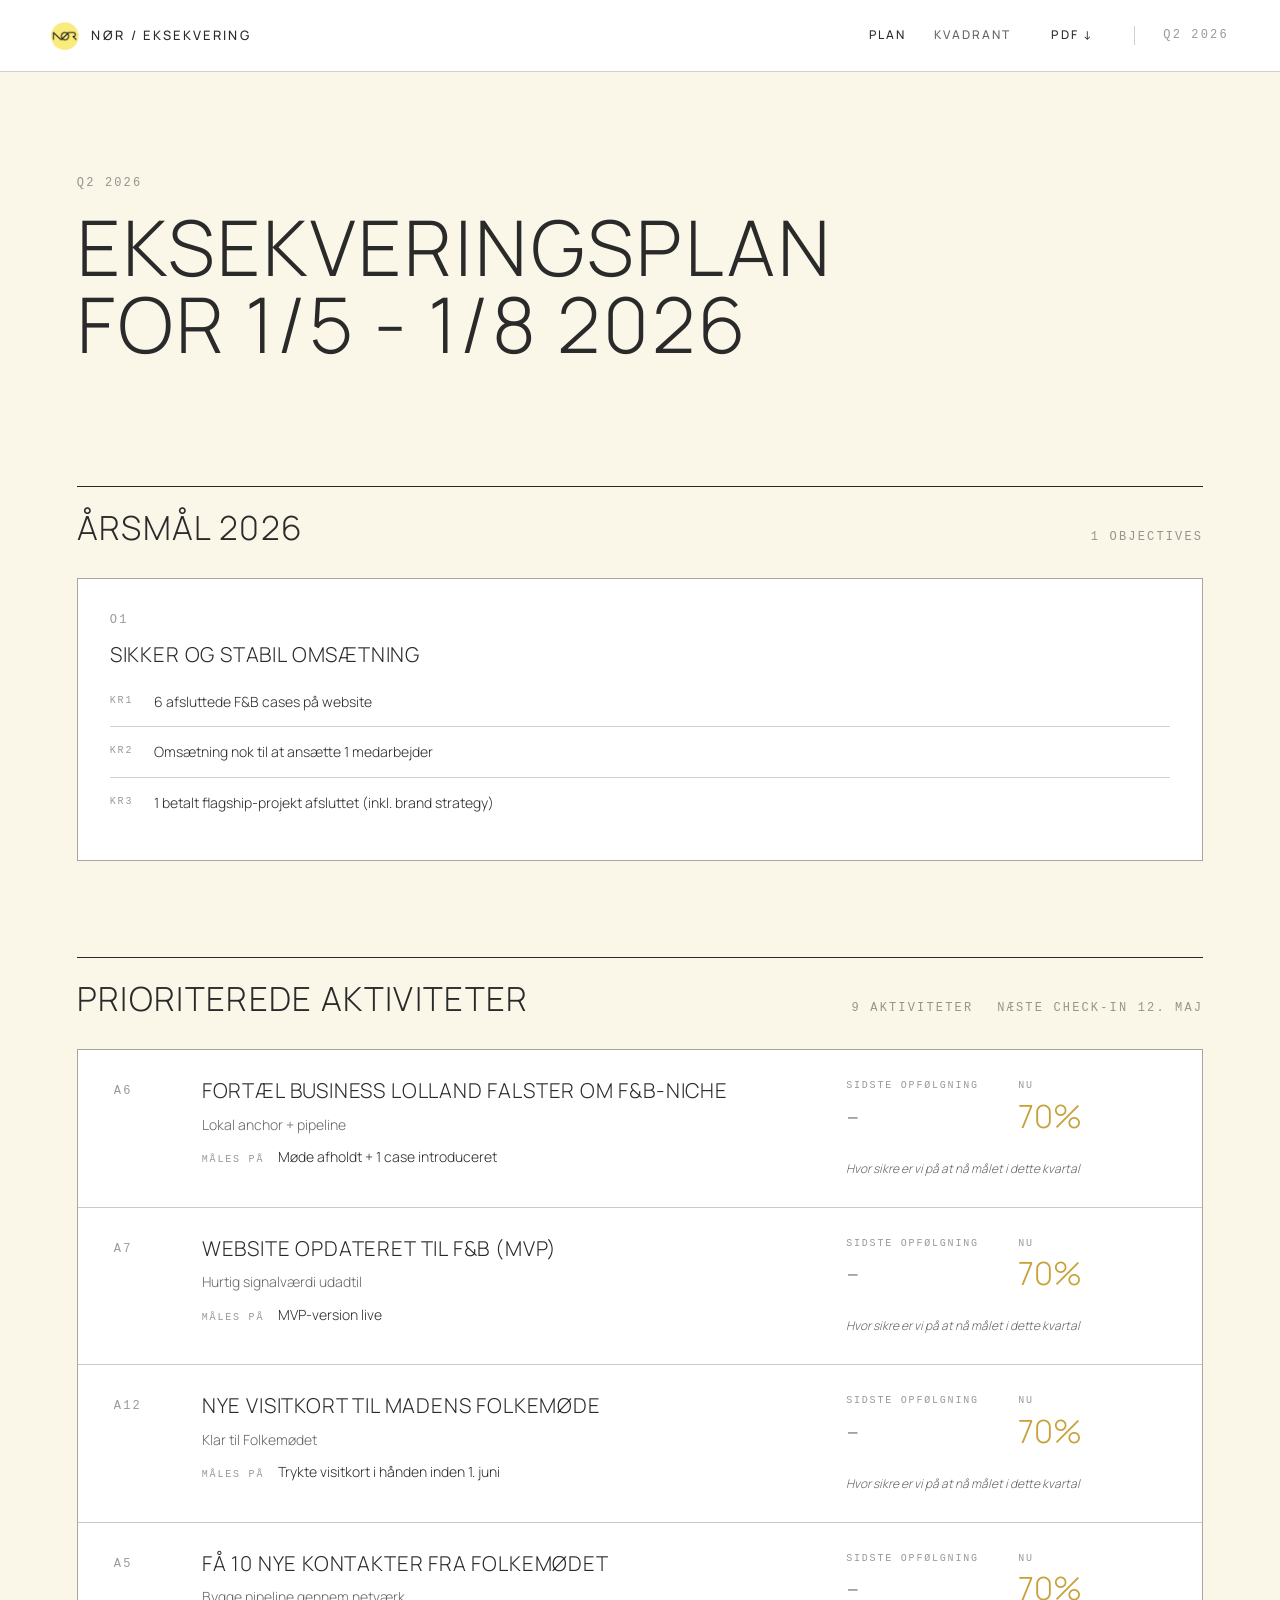
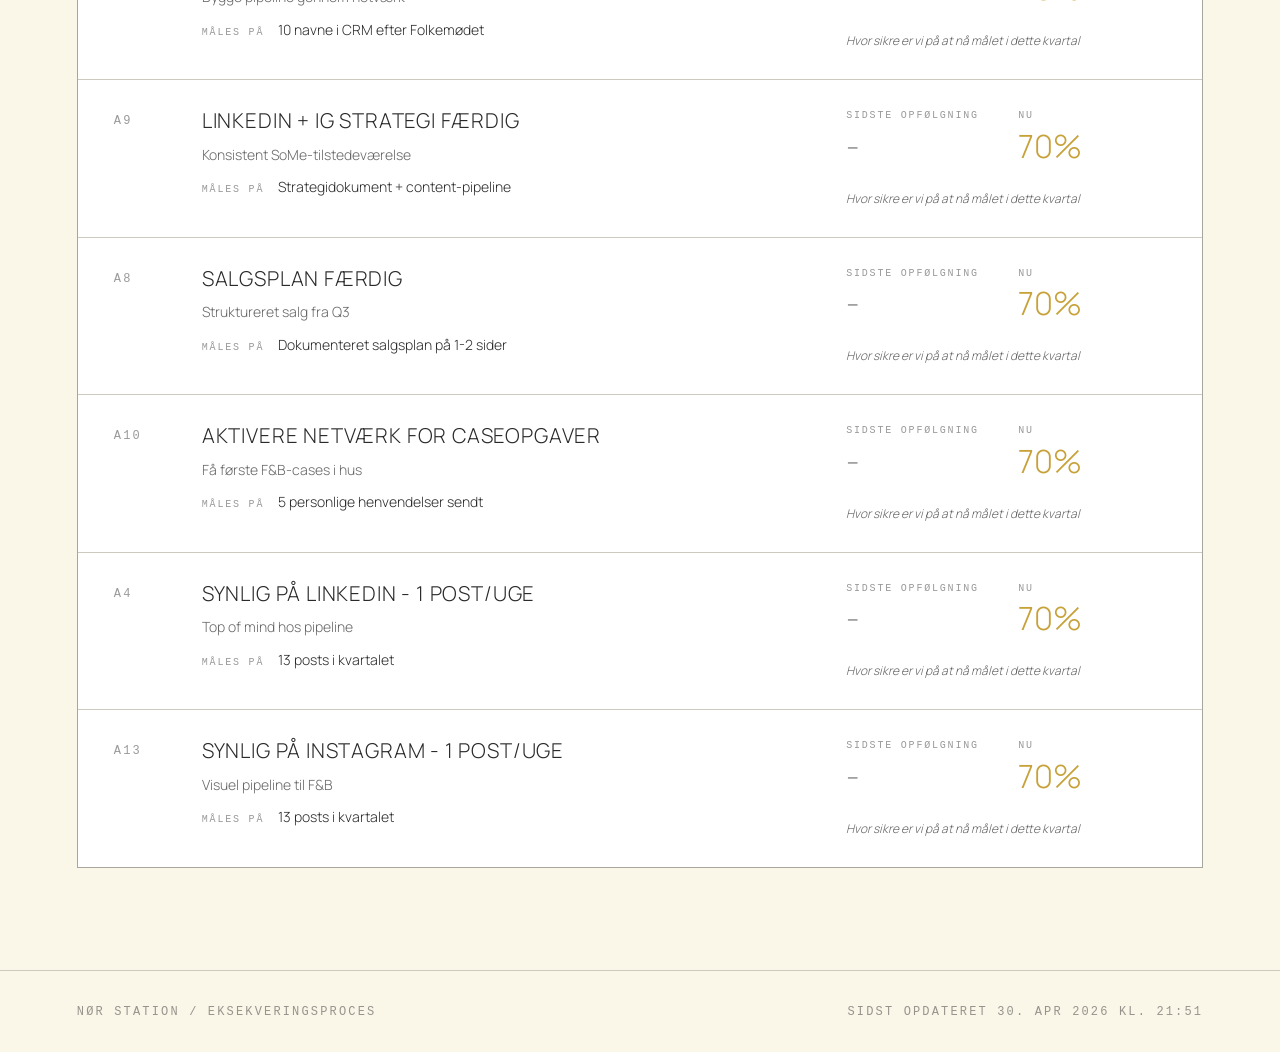
==== commit 41001b9c: "Tilføj PDF download-knap i nav" ====
--- a/nor-station/index.html
+++ b/nor-station/index.html
@@ -18,6 +18,7 @@
   <nav class="ns-nav-links">
     <a href="index.html" class="is-active">Plan</a>
     <a href="workshop.html" class="">Kvadrant</a>
+    <a href="eksekveringsplan.pdf" download class="ns-nav-pdf">PDF ↓</a>
     <span class="ns-quarter">Q2 2026</span>
   </nav>
 </header>
@@ -251,6 +252,6 @@
 </section>
 <footer class="ns-exec-foot">
   <div>NØR Station / Eksekveringsproces</div>
-  <div>Sidst opdateret 30. apr 2026 kl. 21:50</div>
+  <div>Sidst opdateret 30. apr 2026 kl. 21:51</div>
 </footer>
 </body></html>
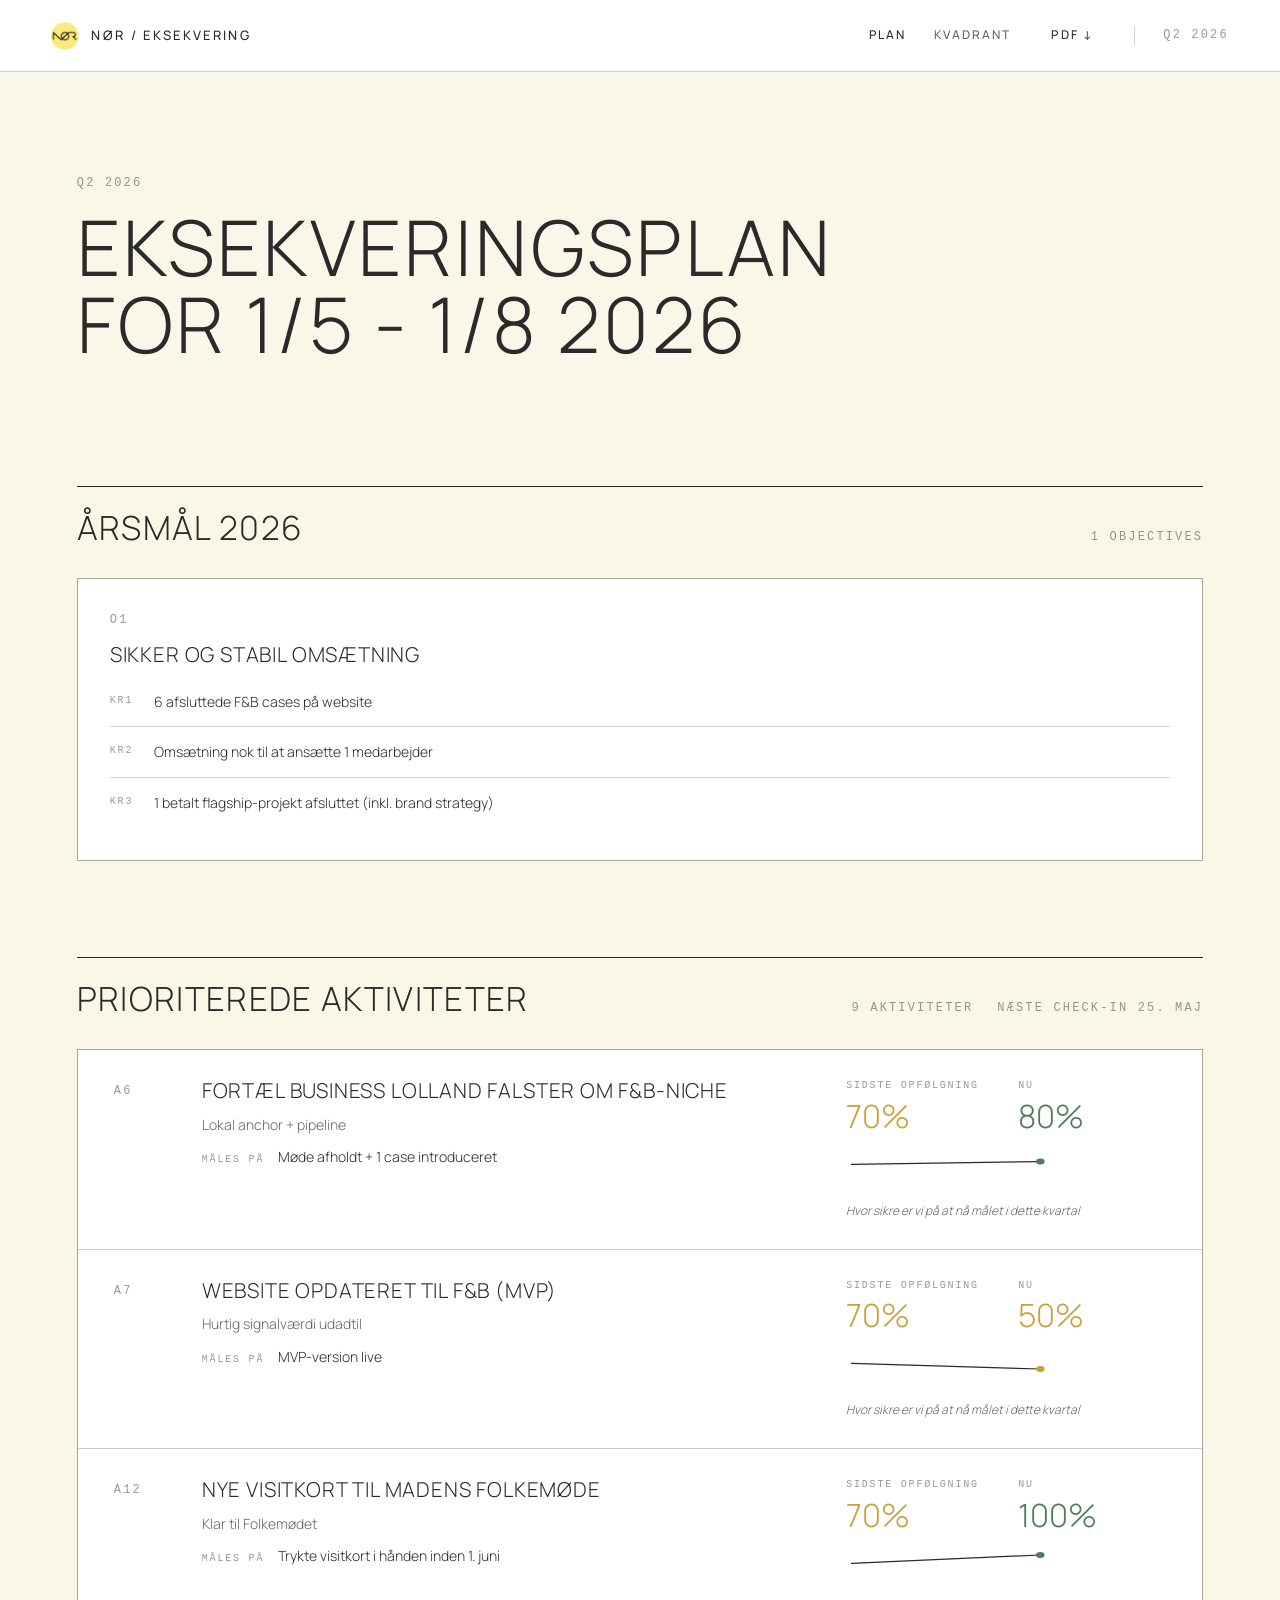
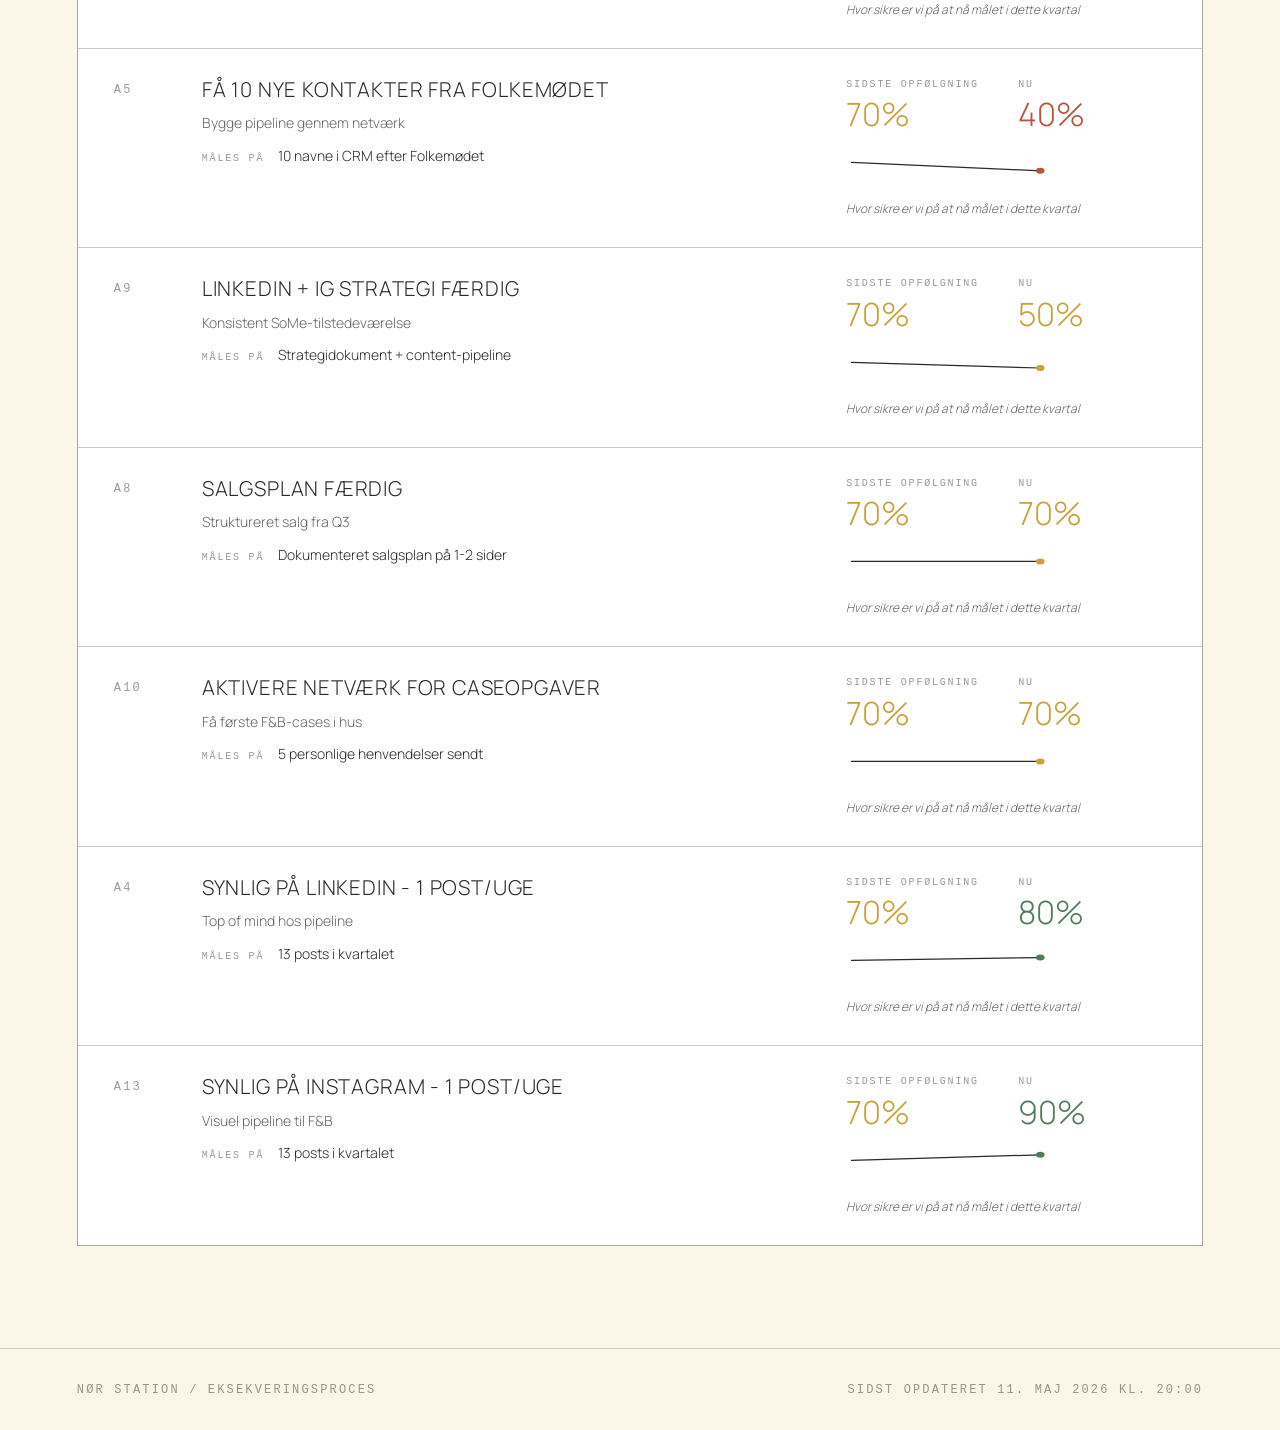
==== commit 746e1d12: "Update nor-station 2026-05-11" ====
--- a/nor-station/index.html
+++ b/nor-station/index.html
@@ -46,7 +46,7 @@
     <h2 class="ns-year__title">Prioriterede aktiviteter</h2>
     <div class="ns-plan__meta">
       <span>9 aktiviteter</span>
-      <span>Næste check-in 12. maj</span>
+      <span>Næste check-in 25. maj</span>
     </div>
   </div>
   <div class="ns-activities">
@@ -60,14 +60,14 @@
   <div class="ns-activity__confidence">
     <div class="ns-conf-cell">
       <span class="ns-conf-cell__label">Sidste opfølgning</span>
-      <span class="ns-conf-cell__pct ns-conf-cell__pct--empty">-</span>
-    </div>
-    <div class="ns-conf-cell">
-      <span class="ns-conf-cell__label">Nu</span>
-      <span class="ns-conf-cell__pct" style="color: var(--nor-warning)">70%</span>
-    </div>
-    <div class="ns-conf-cell ns-conf-cell--spark">
-      
+      <span class="ns-conf-cell__pct" style="color: var(--nor-warning)">70%</span>
+    </div>
+    <div class="ns-conf-cell">
+      <span class="ns-conf-cell__label">Nu</span>
+      <span class="ns-conf-cell__pct" style="color: var(--nor-success)">80%</span>
+    </div>
+    <div class="ns-conf-cell ns-conf-cell--spark">
+      <svg viewBox="0 0 140 36" class="ns-spark" xmlns="http://www.w3.org/2000/svg" preserveAspectRatio="none"><polyline points="4.0,12.4 136.0,9.6" fill="none" stroke="var(--nor-ink)" stroke-width="1.25" stroke-linecap="round" stroke-linejoin="round"/><circle cx="136.0" cy="9.6" r="3" fill="var(--nor-success)"/></svg>
       <p class="ns-conf__note">Hvor sikre er vi på at nå målet i dette kvartal</p>
     </div>
   </div>
@@ -82,14 +82,14 @@
   <div class="ns-activity__confidence">
     <div class="ns-conf-cell">
       <span class="ns-conf-cell__label">Sidste opfølgning</span>
-      <span class="ns-conf-cell__pct ns-conf-cell__pct--empty">-</span>
-    </div>
-    <div class="ns-conf-cell">
-      <span class="ns-conf-cell__label">Nu</span>
-      <span class="ns-conf-cell__pct" style="color: var(--nor-warning)">70%</span>
-    </div>
-    <div class="ns-conf-cell ns-conf-cell--spark">
-      
+      <span class="ns-conf-cell__pct" style="color: var(--nor-warning)">70%</span>
+    </div>
+    <div class="ns-conf-cell">
+      <span class="ns-conf-cell__label">Nu</span>
+      <span class="ns-conf-cell__pct" style="color: var(--nor-warning)">50%</span>
+    </div>
+    <div class="ns-conf-cell ns-conf-cell--spark">
+      <svg viewBox="0 0 140 36" class="ns-spark" xmlns="http://www.w3.org/2000/svg" preserveAspectRatio="none"><polyline points="4.0,12.4 136.0,18.0" fill="none" stroke="var(--nor-ink)" stroke-width="1.25" stroke-linecap="round" stroke-linejoin="round"/><circle cx="136.0" cy="18.0" r="3" fill="var(--nor-warning)"/></svg>
       <p class="ns-conf__note">Hvor sikre er vi på at nå målet i dette kvartal</p>
     </div>
   </div>
@@ -104,14 +104,14 @@
   <div class="ns-activity__confidence">
     <div class="ns-conf-cell">
       <span class="ns-conf-cell__label">Sidste opfølgning</span>
-      <span class="ns-conf-cell__pct ns-conf-cell__pct--empty">-</span>
-    </div>
-    <div class="ns-conf-cell">
-      <span class="ns-conf-cell__label">Nu</span>
-      <span class="ns-conf-cell__pct" style="color: var(--nor-warning)">70%</span>
-    </div>
-    <div class="ns-conf-cell ns-conf-cell--spark">
-      
+      <span class="ns-conf-cell__pct" style="color: var(--nor-warning)">70%</span>
+    </div>
+    <div class="ns-conf-cell">
+      <span class="ns-conf-cell__label">Nu</span>
+      <span class="ns-conf-cell__pct" style="color: var(--nor-success)">100%</span>
+    </div>
+    <div class="ns-conf-cell ns-conf-cell--spark">
+      <svg viewBox="0 0 140 36" class="ns-spark" xmlns="http://www.w3.org/2000/svg" preserveAspectRatio="none"><polyline points="4.0,12.4 136.0,4.0" fill="none" stroke="var(--nor-ink)" stroke-width="1.25" stroke-linecap="round" stroke-linejoin="round"/><circle cx="136.0" cy="4.0" r="3" fill="var(--nor-success)"/></svg>
       <p class="ns-conf__note">Hvor sikre er vi på at nå målet i dette kvartal</p>
     </div>
   </div>
@@ -126,14 +126,14 @@
   <div class="ns-activity__confidence">
     <div class="ns-conf-cell">
       <span class="ns-conf-cell__label">Sidste opfølgning</span>
-      <span class="ns-conf-cell__pct ns-conf-cell__pct--empty">-</span>
-    </div>
-    <div class="ns-conf-cell">
-      <span class="ns-conf-cell__label">Nu</span>
-      <span class="ns-conf-cell__pct" style="color: var(--nor-warning)">70%</span>
-    </div>
-    <div class="ns-conf-cell ns-conf-cell--spark">
-      
+      <span class="ns-conf-cell__pct" style="color: var(--nor-warning)">70%</span>
+    </div>
+    <div class="ns-conf-cell">
+      <span class="ns-conf-cell__label">Nu</span>
+      <span class="ns-conf-cell__pct" style="color: var(--nor-danger)">40%</span>
+    </div>
+    <div class="ns-conf-cell ns-conf-cell--spark">
+      <svg viewBox="0 0 140 36" class="ns-spark" xmlns="http://www.w3.org/2000/svg" preserveAspectRatio="none"><polyline points="4.0,12.4 136.0,20.8" fill="none" stroke="var(--nor-ink)" stroke-width="1.25" stroke-linecap="round" stroke-linejoin="round"/><circle cx="136.0" cy="20.8" r="3" fill="var(--nor-danger)"/></svg>
       <p class="ns-conf__note">Hvor sikre er vi på at nå målet i dette kvartal</p>
     </div>
   </div>
@@ -148,14 +148,14 @@
   <div class="ns-activity__confidence">
     <div class="ns-conf-cell">
       <span class="ns-conf-cell__label">Sidste opfølgning</span>
-      <span class="ns-conf-cell__pct ns-conf-cell__pct--empty">-</span>
-    </div>
-    <div class="ns-conf-cell">
-      <span class="ns-conf-cell__label">Nu</span>
-      <span class="ns-conf-cell__pct" style="color: var(--nor-warning)">70%</span>
-    </div>
-    <div class="ns-conf-cell ns-conf-cell--spark">
-      
+      <span class="ns-conf-cell__pct" style="color: var(--nor-warning)">70%</span>
+    </div>
+    <div class="ns-conf-cell">
+      <span class="ns-conf-cell__label">Nu</span>
+      <span class="ns-conf-cell__pct" style="color: var(--nor-warning)">50%</span>
+    </div>
+    <div class="ns-conf-cell ns-conf-cell--spark">
+      <svg viewBox="0 0 140 36" class="ns-spark" xmlns="http://www.w3.org/2000/svg" preserveAspectRatio="none"><polyline points="4.0,12.4 136.0,18.0" fill="none" stroke="var(--nor-ink)" stroke-width="1.25" stroke-linecap="round" stroke-linejoin="round"/><circle cx="136.0" cy="18.0" r="3" fill="var(--nor-warning)"/></svg>
       <p class="ns-conf__note">Hvor sikre er vi på at nå målet i dette kvartal</p>
     </div>
   </div>
@@ -170,14 +170,14 @@
   <div class="ns-activity__confidence">
     <div class="ns-conf-cell">
       <span class="ns-conf-cell__label">Sidste opfølgning</span>
-      <span class="ns-conf-cell__pct ns-conf-cell__pct--empty">-</span>
-    </div>
-    <div class="ns-conf-cell">
-      <span class="ns-conf-cell__label">Nu</span>
-      <span class="ns-conf-cell__pct" style="color: var(--nor-warning)">70%</span>
-    </div>
-    <div class="ns-conf-cell ns-conf-cell--spark">
-      
+      <span class="ns-conf-cell__pct" style="color: var(--nor-warning)">70%</span>
+    </div>
+    <div class="ns-conf-cell">
+      <span class="ns-conf-cell__label">Nu</span>
+      <span class="ns-conf-cell__pct" style="color: var(--nor-warning)">70%</span>
+    </div>
+    <div class="ns-conf-cell ns-conf-cell--spark">
+      <svg viewBox="0 0 140 36" class="ns-spark" xmlns="http://www.w3.org/2000/svg" preserveAspectRatio="none"><polyline points="4.0,12.4 136.0,12.4" fill="none" stroke="var(--nor-ink)" stroke-width="1.25" stroke-linecap="round" stroke-linejoin="round"/><circle cx="136.0" cy="12.4" r="3" fill="var(--nor-warning)"/></svg>
       <p class="ns-conf__note">Hvor sikre er vi på at nå målet i dette kvartal</p>
     </div>
   </div>
@@ -192,14 +192,14 @@
   <div class="ns-activity__confidence">
     <div class="ns-conf-cell">
       <span class="ns-conf-cell__label">Sidste opfølgning</span>
-      <span class="ns-conf-cell__pct ns-conf-cell__pct--empty">-</span>
-    </div>
-    <div class="ns-conf-cell">
-      <span class="ns-conf-cell__label">Nu</span>
-      <span class="ns-conf-cell__pct" style="color: var(--nor-warning)">70%</span>
-    </div>
-    <div class="ns-conf-cell ns-conf-cell--spark">
-      
+      <span class="ns-conf-cell__pct" style="color: var(--nor-warning)">70%</span>
+    </div>
+    <div class="ns-conf-cell">
+      <span class="ns-conf-cell__label">Nu</span>
+      <span class="ns-conf-cell__pct" style="color: var(--nor-warning)">70%</span>
+    </div>
+    <div class="ns-conf-cell ns-conf-cell--spark">
+      <svg viewBox="0 0 140 36" class="ns-spark" xmlns="http://www.w3.org/2000/svg" preserveAspectRatio="none"><polyline points="4.0,12.4 136.0,12.4" fill="none" stroke="var(--nor-ink)" stroke-width="1.25" stroke-linecap="round" stroke-linejoin="round"/><circle cx="136.0" cy="12.4" r="3" fill="var(--nor-warning)"/></svg>
       <p class="ns-conf__note">Hvor sikre er vi på at nå målet i dette kvartal</p>
     </div>
   </div>
@@ -214,14 +214,14 @@
   <div class="ns-activity__confidence">
     <div class="ns-conf-cell">
       <span class="ns-conf-cell__label">Sidste opfølgning</span>
-      <span class="ns-conf-cell__pct ns-conf-cell__pct--empty">-</span>
-    </div>
-    <div class="ns-conf-cell">
-      <span class="ns-conf-cell__label">Nu</span>
-      <span class="ns-conf-cell__pct" style="color: var(--nor-warning)">70%</span>
-    </div>
-    <div class="ns-conf-cell ns-conf-cell--spark">
-      
+      <span class="ns-conf-cell__pct" style="color: var(--nor-warning)">70%</span>
+    </div>
+    <div class="ns-conf-cell">
+      <span class="ns-conf-cell__label">Nu</span>
+      <span class="ns-conf-cell__pct" style="color: var(--nor-success)">80%</span>
+    </div>
+    <div class="ns-conf-cell ns-conf-cell--spark">
+      <svg viewBox="0 0 140 36" class="ns-spark" xmlns="http://www.w3.org/2000/svg" preserveAspectRatio="none"><polyline points="4.0,12.4 136.0,9.6" fill="none" stroke="var(--nor-ink)" stroke-width="1.25" stroke-linecap="round" stroke-linejoin="round"/><circle cx="136.0" cy="9.6" r="3" fill="var(--nor-success)"/></svg>
       <p class="ns-conf__note">Hvor sikre er vi på at nå målet i dette kvartal</p>
     </div>
   </div>
@@ -236,14 +236,14 @@
   <div class="ns-activity__confidence">
     <div class="ns-conf-cell">
       <span class="ns-conf-cell__label">Sidste opfølgning</span>
-      <span class="ns-conf-cell__pct ns-conf-cell__pct--empty">-</span>
-    </div>
-    <div class="ns-conf-cell">
-      <span class="ns-conf-cell__label">Nu</span>
-      <span class="ns-conf-cell__pct" style="color: var(--nor-warning)">70%</span>
-    </div>
-    <div class="ns-conf-cell ns-conf-cell--spark">
-      
+      <span class="ns-conf-cell__pct" style="color: var(--nor-warning)">70%</span>
+    </div>
+    <div class="ns-conf-cell">
+      <span class="ns-conf-cell__label">Nu</span>
+      <span class="ns-conf-cell__pct" style="color: var(--nor-success)">90%</span>
+    </div>
+    <div class="ns-conf-cell ns-conf-cell--spark">
+      <svg viewBox="0 0 140 36" class="ns-spark" xmlns="http://www.w3.org/2000/svg" preserveAspectRatio="none"><polyline points="4.0,12.4 136.0,6.8" fill="none" stroke="var(--nor-ink)" stroke-width="1.25" stroke-linecap="round" stroke-linejoin="round"/><circle cx="136.0" cy="6.8" r="3" fill="var(--nor-success)"/></svg>
       <p class="ns-conf__note">Hvor sikre er vi på at nå målet i dette kvartal</p>
     </div>
   </div>
@@ -252,6 +252,6 @@
 </section>
 <footer class="ns-exec-foot">
   <div>NØR Station / Eksekveringsproces</div>
-  <div>Sidst opdateret 30. apr 2026 kl. 21:51</div>
+  <div>Sidst opdateret 11. maj 2026 kl. 20:00</div>
 </footer>
 </body></html>
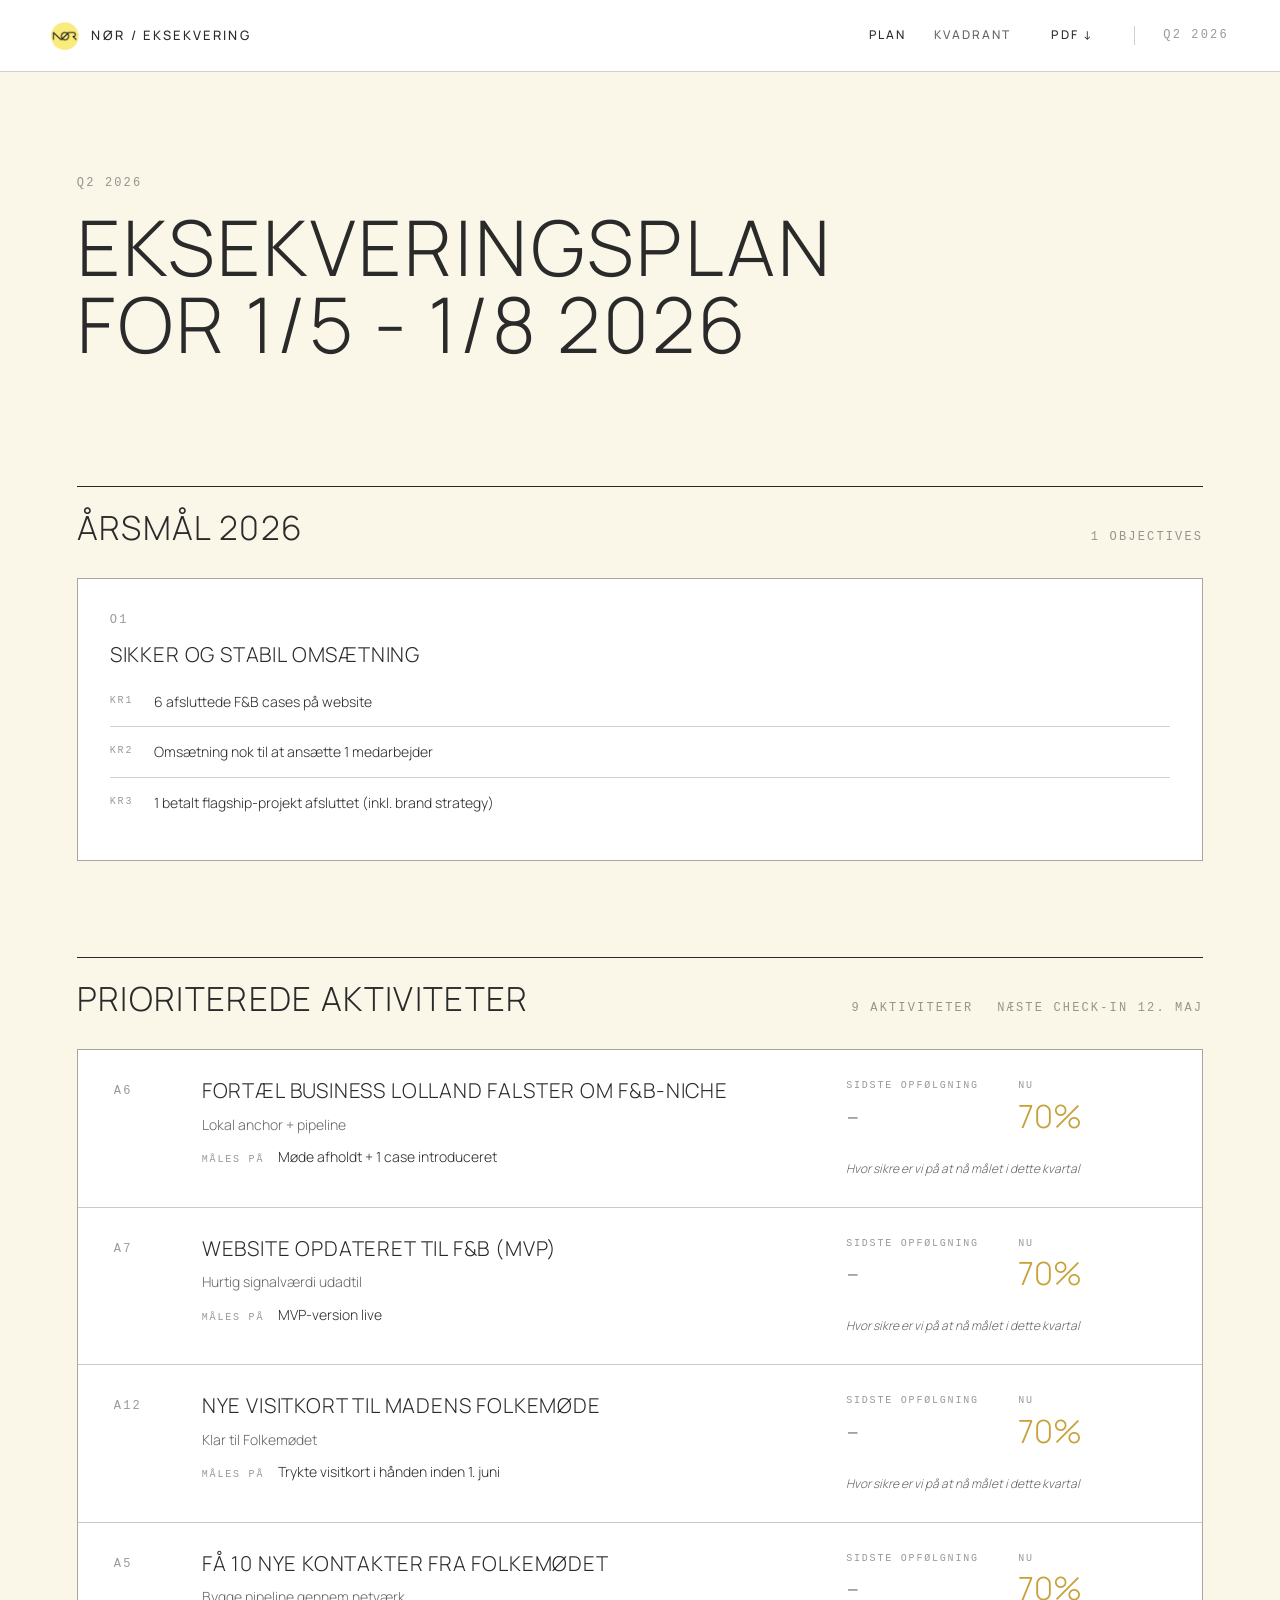
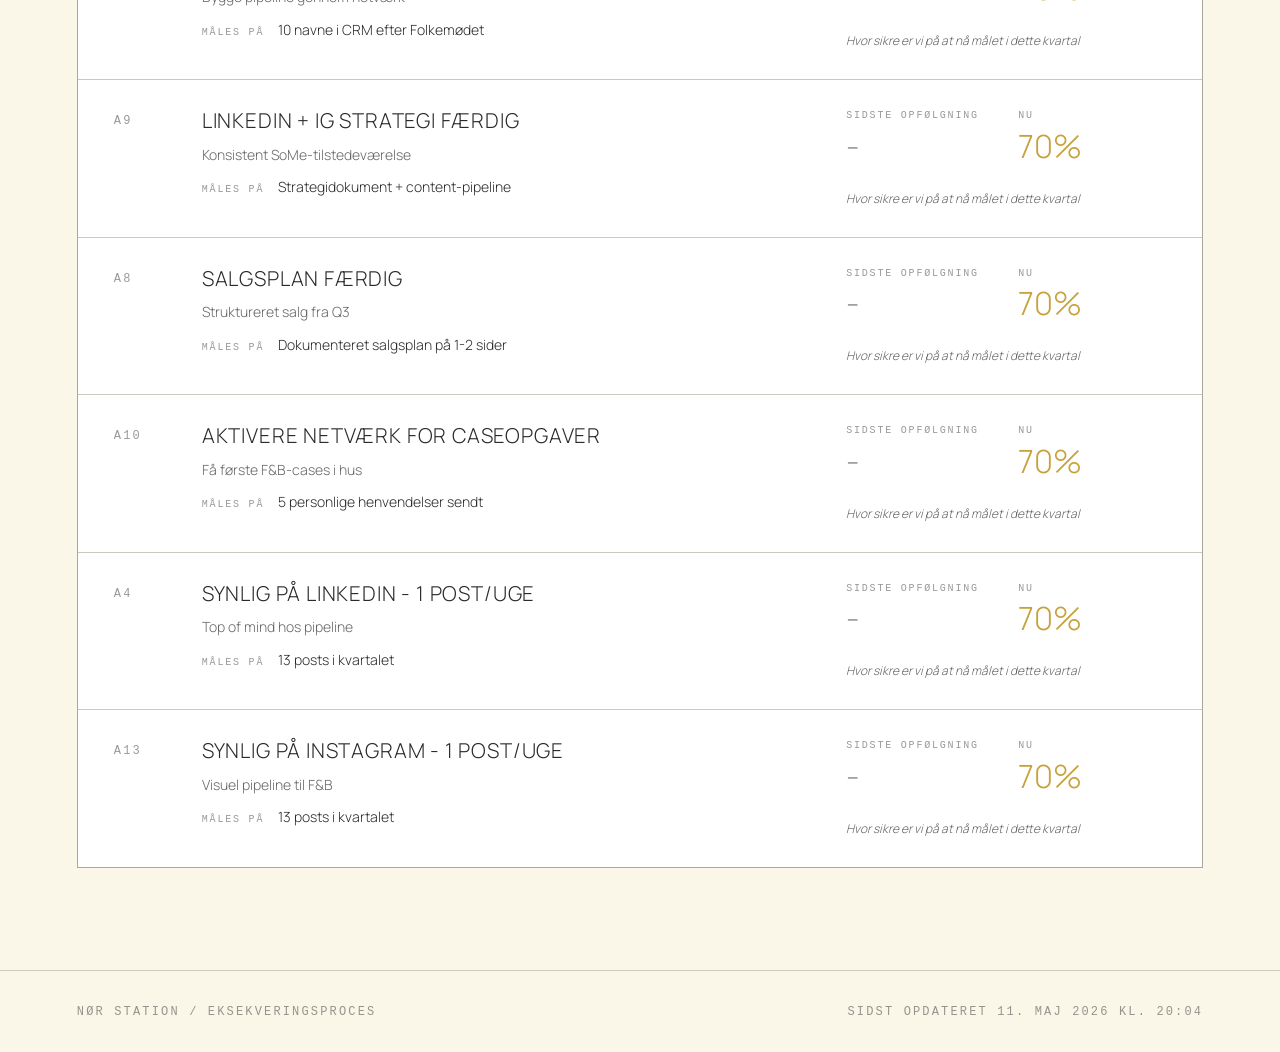
==== commit dcb11337: "Revert nor-station test check-in" ====
--- a/nor-station/index.html
+++ b/nor-station/index.html
@@ -46,7 +46,7 @@
     <h2 class="ns-year__title">Prioriterede aktiviteter</h2>
     <div class="ns-plan__meta">
       <span>9 aktiviteter</span>
-      <span>Næste check-in 25. maj</span>
+      <span>Næste check-in 12. maj</span>
     </div>
   </div>
   <div class="ns-activities">
@@ -60,14 +60,14 @@
   <div class="ns-activity__confidence">
     <div class="ns-conf-cell">
       <span class="ns-conf-cell__label">Sidste opfølgning</span>
-      <span class="ns-conf-cell__pct" style="color: var(--nor-warning)">70%</span>
-    </div>
-    <div class="ns-conf-cell">
-      <span class="ns-conf-cell__label">Nu</span>
-      <span class="ns-conf-cell__pct" style="color: var(--nor-success)">80%</span>
-    </div>
-    <div class="ns-conf-cell ns-conf-cell--spark">
-      <svg viewBox="0 0 140 36" class="ns-spark" xmlns="http://www.w3.org/2000/svg" preserveAspectRatio="none"><polyline points="4.0,12.4 136.0,9.6" fill="none" stroke="var(--nor-ink)" stroke-width="1.25" stroke-linecap="round" stroke-linejoin="round"/><circle cx="136.0" cy="9.6" r="3" fill="var(--nor-success)"/></svg>
+      <span class="ns-conf-cell__pct ns-conf-cell__pct--empty">-</span>
+    </div>
+    <div class="ns-conf-cell">
+      <span class="ns-conf-cell__label">Nu</span>
+      <span class="ns-conf-cell__pct" style="color: var(--nor-warning)">70%</span>
+    </div>
+    <div class="ns-conf-cell ns-conf-cell--spark">
+      
       <p class="ns-conf__note">Hvor sikre er vi på at nå målet i dette kvartal</p>
     </div>
   </div>
@@ -82,14 +82,14 @@
   <div class="ns-activity__confidence">
     <div class="ns-conf-cell">
       <span class="ns-conf-cell__label">Sidste opfølgning</span>
-      <span class="ns-conf-cell__pct" style="color: var(--nor-warning)">70%</span>
-    </div>
-    <div class="ns-conf-cell">
-      <span class="ns-conf-cell__label">Nu</span>
-      <span class="ns-conf-cell__pct" style="color: var(--nor-warning)">50%</span>
-    </div>
-    <div class="ns-conf-cell ns-conf-cell--spark">
-      <svg viewBox="0 0 140 36" class="ns-spark" xmlns="http://www.w3.org/2000/svg" preserveAspectRatio="none"><polyline points="4.0,12.4 136.0,18.0" fill="none" stroke="var(--nor-ink)" stroke-width="1.25" stroke-linecap="round" stroke-linejoin="round"/><circle cx="136.0" cy="18.0" r="3" fill="var(--nor-warning)"/></svg>
+      <span class="ns-conf-cell__pct ns-conf-cell__pct--empty">-</span>
+    </div>
+    <div class="ns-conf-cell">
+      <span class="ns-conf-cell__label">Nu</span>
+      <span class="ns-conf-cell__pct" style="color: var(--nor-warning)">70%</span>
+    </div>
+    <div class="ns-conf-cell ns-conf-cell--spark">
+      
       <p class="ns-conf__note">Hvor sikre er vi på at nå målet i dette kvartal</p>
     </div>
   </div>
@@ -104,14 +104,14 @@
   <div class="ns-activity__confidence">
     <div class="ns-conf-cell">
       <span class="ns-conf-cell__label">Sidste opfølgning</span>
-      <span class="ns-conf-cell__pct" style="color: var(--nor-warning)">70%</span>
-    </div>
-    <div class="ns-conf-cell">
-      <span class="ns-conf-cell__label">Nu</span>
-      <span class="ns-conf-cell__pct" style="color: var(--nor-success)">100%</span>
-    </div>
-    <div class="ns-conf-cell ns-conf-cell--spark">
-      <svg viewBox="0 0 140 36" class="ns-spark" xmlns="http://www.w3.org/2000/svg" preserveAspectRatio="none"><polyline points="4.0,12.4 136.0,4.0" fill="none" stroke="var(--nor-ink)" stroke-width="1.25" stroke-linecap="round" stroke-linejoin="round"/><circle cx="136.0" cy="4.0" r="3" fill="var(--nor-success)"/></svg>
+      <span class="ns-conf-cell__pct ns-conf-cell__pct--empty">-</span>
+    </div>
+    <div class="ns-conf-cell">
+      <span class="ns-conf-cell__label">Nu</span>
+      <span class="ns-conf-cell__pct" style="color: var(--nor-warning)">70%</span>
+    </div>
+    <div class="ns-conf-cell ns-conf-cell--spark">
+      
       <p class="ns-conf__note">Hvor sikre er vi på at nå målet i dette kvartal</p>
     </div>
   </div>
@@ -126,14 +126,14 @@
   <div class="ns-activity__confidence">
     <div class="ns-conf-cell">
       <span class="ns-conf-cell__label">Sidste opfølgning</span>
-      <span class="ns-conf-cell__pct" style="color: var(--nor-warning)">70%</span>
-    </div>
-    <div class="ns-conf-cell">
-      <span class="ns-conf-cell__label">Nu</span>
-      <span class="ns-conf-cell__pct" style="color: var(--nor-danger)">40%</span>
-    </div>
-    <div class="ns-conf-cell ns-conf-cell--spark">
-      <svg viewBox="0 0 140 36" class="ns-spark" xmlns="http://www.w3.org/2000/svg" preserveAspectRatio="none"><polyline points="4.0,12.4 136.0,20.8" fill="none" stroke="var(--nor-ink)" stroke-width="1.25" stroke-linecap="round" stroke-linejoin="round"/><circle cx="136.0" cy="20.8" r="3" fill="var(--nor-danger)"/></svg>
+      <span class="ns-conf-cell__pct ns-conf-cell__pct--empty">-</span>
+    </div>
+    <div class="ns-conf-cell">
+      <span class="ns-conf-cell__label">Nu</span>
+      <span class="ns-conf-cell__pct" style="color: var(--nor-warning)">70%</span>
+    </div>
+    <div class="ns-conf-cell ns-conf-cell--spark">
+      
       <p class="ns-conf__note">Hvor sikre er vi på at nå målet i dette kvartal</p>
     </div>
   </div>
@@ -148,14 +148,14 @@
   <div class="ns-activity__confidence">
     <div class="ns-conf-cell">
       <span class="ns-conf-cell__label">Sidste opfølgning</span>
-      <span class="ns-conf-cell__pct" style="color: var(--nor-warning)">70%</span>
-    </div>
-    <div class="ns-conf-cell">
-      <span class="ns-conf-cell__label">Nu</span>
-      <span class="ns-conf-cell__pct" style="color: var(--nor-warning)">50%</span>
-    </div>
-    <div class="ns-conf-cell ns-conf-cell--spark">
-      <svg viewBox="0 0 140 36" class="ns-spark" xmlns="http://www.w3.org/2000/svg" preserveAspectRatio="none"><polyline points="4.0,12.4 136.0,18.0" fill="none" stroke="var(--nor-ink)" stroke-width="1.25" stroke-linecap="round" stroke-linejoin="round"/><circle cx="136.0" cy="18.0" r="3" fill="var(--nor-warning)"/></svg>
+      <span class="ns-conf-cell__pct ns-conf-cell__pct--empty">-</span>
+    </div>
+    <div class="ns-conf-cell">
+      <span class="ns-conf-cell__label">Nu</span>
+      <span class="ns-conf-cell__pct" style="color: var(--nor-warning)">70%</span>
+    </div>
+    <div class="ns-conf-cell ns-conf-cell--spark">
+      
       <p class="ns-conf__note">Hvor sikre er vi på at nå målet i dette kvartal</p>
     </div>
   </div>
@@ -170,14 +170,14 @@
   <div class="ns-activity__confidence">
     <div class="ns-conf-cell">
       <span class="ns-conf-cell__label">Sidste opfølgning</span>
-      <span class="ns-conf-cell__pct" style="color: var(--nor-warning)">70%</span>
-    </div>
-    <div class="ns-conf-cell">
-      <span class="ns-conf-cell__label">Nu</span>
-      <span class="ns-conf-cell__pct" style="color: var(--nor-warning)">70%</span>
-    </div>
-    <div class="ns-conf-cell ns-conf-cell--spark">
-      <svg viewBox="0 0 140 36" class="ns-spark" xmlns="http://www.w3.org/2000/svg" preserveAspectRatio="none"><polyline points="4.0,12.4 136.0,12.4" fill="none" stroke="var(--nor-ink)" stroke-width="1.25" stroke-linecap="round" stroke-linejoin="round"/><circle cx="136.0" cy="12.4" r="3" fill="var(--nor-warning)"/></svg>
+      <span class="ns-conf-cell__pct ns-conf-cell__pct--empty">-</span>
+    </div>
+    <div class="ns-conf-cell">
+      <span class="ns-conf-cell__label">Nu</span>
+      <span class="ns-conf-cell__pct" style="color: var(--nor-warning)">70%</span>
+    </div>
+    <div class="ns-conf-cell ns-conf-cell--spark">
+      
       <p class="ns-conf__note">Hvor sikre er vi på at nå målet i dette kvartal</p>
     </div>
   </div>
@@ -192,14 +192,14 @@
   <div class="ns-activity__confidence">
     <div class="ns-conf-cell">
       <span class="ns-conf-cell__label">Sidste opfølgning</span>
-      <span class="ns-conf-cell__pct" style="color: var(--nor-warning)">70%</span>
-    </div>
-    <div class="ns-conf-cell">
-      <span class="ns-conf-cell__label">Nu</span>
-      <span class="ns-conf-cell__pct" style="color: var(--nor-warning)">70%</span>
-    </div>
-    <div class="ns-conf-cell ns-conf-cell--spark">
-      <svg viewBox="0 0 140 36" class="ns-spark" xmlns="http://www.w3.org/2000/svg" preserveAspectRatio="none"><polyline points="4.0,12.4 136.0,12.4" fill="none" stroke="var(--nor-ink)" stroke-width="1.25" stroke-linecap="round" stroke-linejoin="round"/><circle cx="136.0" cy="12.4" r="3" fill="var(--nor-warning)"/></svg>
+      <span class="ns-conf-cell__pct ns-conf-cell__pct--empty">-</span>
+    </div>
+    <div class="ns-conf-cell">
+      <span class="ns-conf-cell__label">Nu</span>
+      <span class="ns-conf-cell__pct" style="color: var(--nor-warning)">70%</span>
+    </div>
+    <div class="ns-conf-cell ns-conf-cell--spark">
+      
       <p class="ns-conf__note">Hvor sikre er vi på at nå målet i dette kvartal</p>
     </div>
   </div>
@@ -214,14 +214,14 @@
   <div class="ns-activity__confidence">
     <div class="ns-conf-cell">
       <span class="ns-conf-cell__label">Sidste opfølgning</span>
-      <span class="ns-conf-cell__pct" style="color: var(--nor-warning)">70%</span>
-    </div>
-    <div class="ns-conf-cell">
-      <span class="ns-conf-cell__label">Nu</span>
-      <span class="ns-conf-cell__pct" style="color: var(--nor-success)">80%</span>
-    </div>
-    <div class="ns-conf-cell ns-conf-cell--spark">
-      <svg viewBox="0 0 140 36" class="ns-spark" xmlns="http://www.w3.org/2000/svg" preserveAspectRatio="none"><polyline points="4.0,12.4 136.0,9.6" fill="none" stroke="var(--nor-ink)" stroke-width="1.25" stroke-linecap="round" stroke-linejoin="round"/><circle cx="136.0" cy="9.6" r="3" fill="var(--nor-success)"/></svg>
+      <span class="ns-conf-cell__pct ns-conf-cell__pct--empty">-</span>
+    </div>
+    <div class="ns-conf-cell">
+      <span class="ns-conf-cell__label">Nu</span>
+      <span class="ns-conf-cell__pct" style="color: var(--nor-warning)">70%</span>
+    </div>
+    <div class="ns-conf-cell ns-conf-cell--spark">
+      
       <p class="ns-conf__note">Hvor sikre er vi på at nå målet i dette kvartal</p>
     </div>
   </div>
@@ -236,14 +236,14 @@
   <div class="ns-activity__confidence">
     <div class="ns-conf-cell">
       <span class="ns-conf-cell__label">Sidste opfølgning</span>
-      <span class="ns-conf-cell__pct" style="color: var(--nor-warning)">70%</span>
-    </div>
-    <div class="ns-conf-cell">
-      <span class="ns-conf-cell__label">Nu</span>
-      <span class="ns-conf-cell__pct" style="color: var(--nor-success)">90%</span>
-    </div>
-    <div class="ns-conf-cell ns-conf-cell--spark">
-      <svg viewBox="0 0 140 36" class="ns-spark" xmlns="http://www.w3.org/2000/svg" preserveAspectRatio="none"><polyline points="4.0,12.4 136.0,6.8" fill="none" stroke="var(--nor-ink)" stroke-width="1.25" stroke-linecap="round" stroke-linejoin="round"/><circle cx="136.0" cy="6.8" r="3" fill="var(--nor-success)"/></svg>
+      <span class="ns-conf-cell__pct ns-conf-cell__pct--empty">-</span>
+    </div>
+    <div class="ns-conf-cell">
+      <span class="ns-conf-cell__label">Nu</span>
+      <span class="ns-conf-cell__pct" style="color: var(--nor-warning)">70%</span>
+    </div>
+    <div class="ns-conf-cell ns-conf-cell--spark">
+      
       <p class="ns-conf__note">Hvor sikre er vi på at nå målet i dette kvartal</p>
     </div>
   </div>
@@ -252,6 +252,6 @@
 </section>
 <footer class="ns-exec-foot">
   <div>NØR Station / Eksekveringsproces</div>
-  <div>Sidst opdateret 11. maj 2026 kl. 20:00</div>
+  <div>Sidst opdateret 11. maj 2026 kl. 20:04</div>
 </footer>
 </body></html>
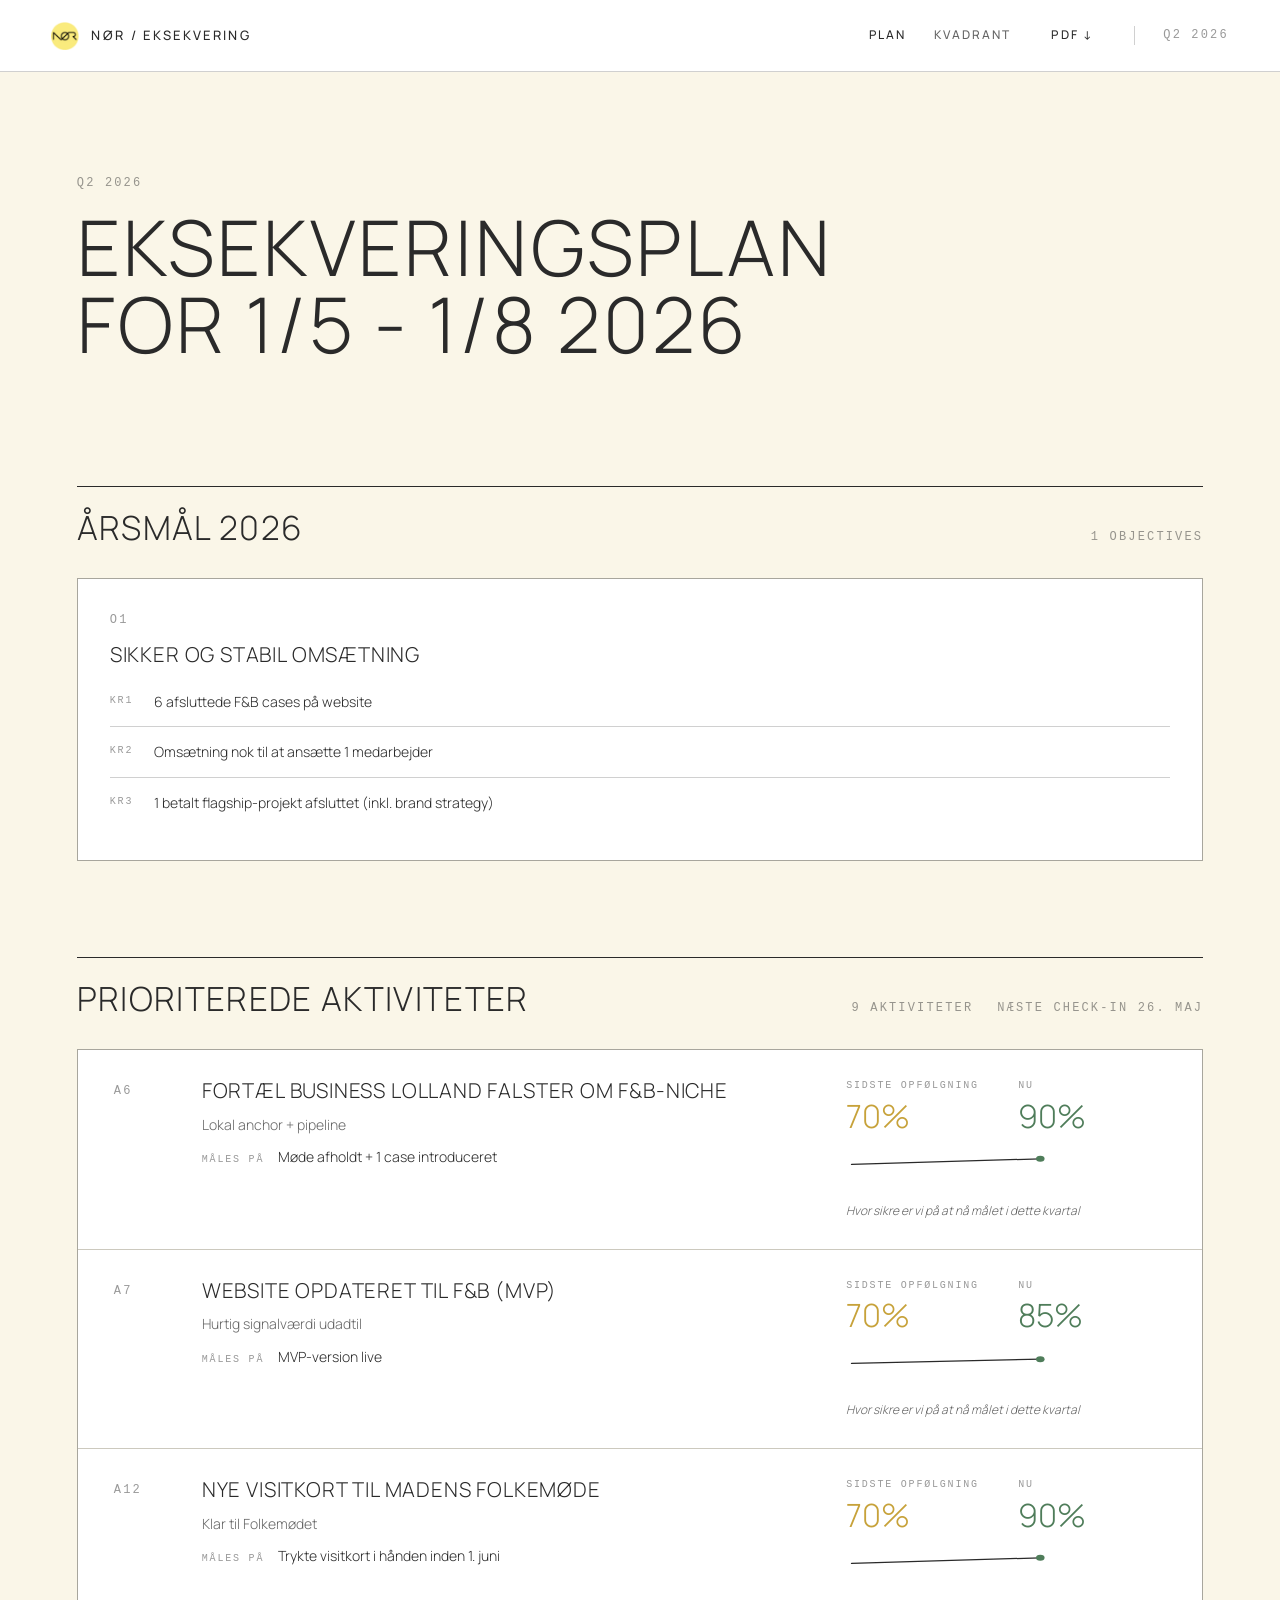
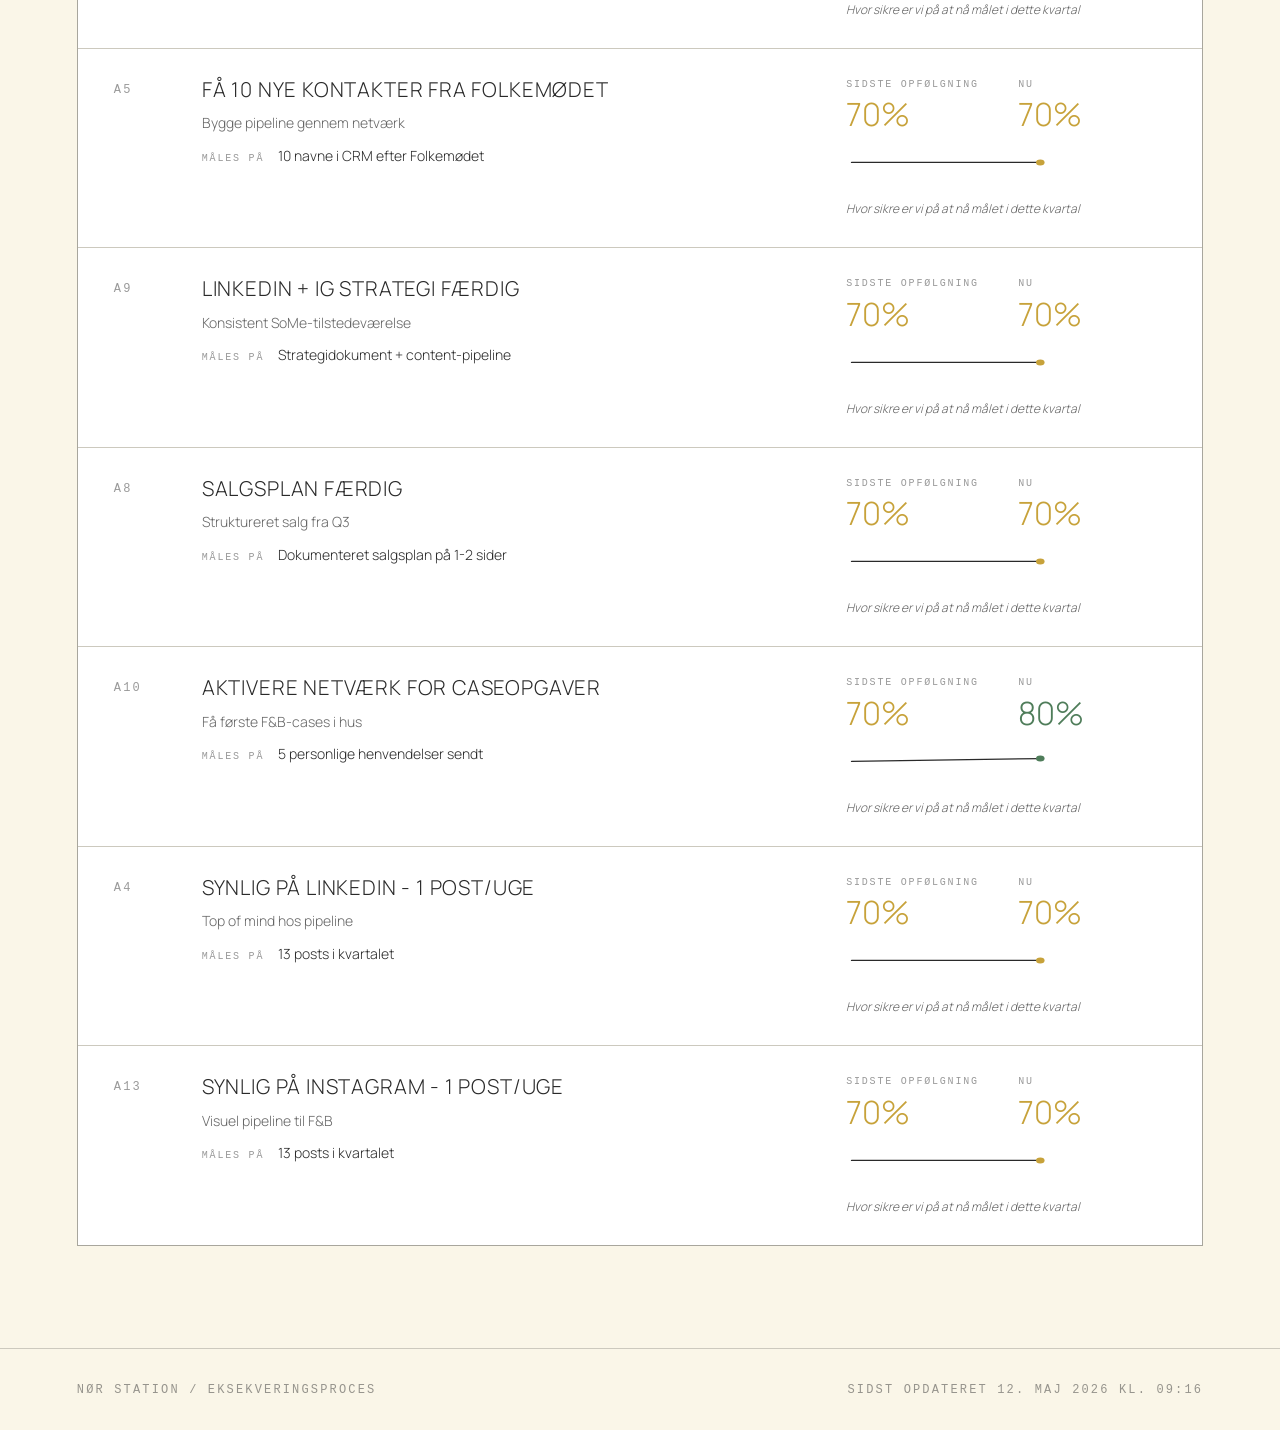
==== commit 90109bf9: "Update nor-station 2026-05-12" ====
--- a/nor-station/index.html
+++ b/nor-station/index.html
@@ -46,7 +46,7 @@
     <h2 class="ns-year__title">Prioriterede aktiviteter</h2>
     <div class="ns-plan__meta">
       <span>9 aktiviteter</span>
-      <span>Næste check-in 12. maj</span>
+      <span>Næste check-in 26. maj</span>
     </div>
   </div>
   <div class="ns-activities">
@@ -60,14 +60,14 @@
   <div class="ns-activity__confidence">
     <div class="ns-conf-cell">
       <span class="ns-conf-cell__label">Sidste opfølgning</span>
-      <span class="ns-conf-cell__pct ns-conf-cell__pct--empty">-</span>
-    </div>
-    <div class="ns-conf-cell">
-      <span class="ns-conf-cell__label">Nu</span>
-      <span class="ns-conf-cell__pct" style="color: var(--nor-warning)">70%</span>
-    </div>
-    <div class="ns-conf-cell ns-conf-cell--spark">
-      
+      <span class="ns-conf-cell__pct" style="color: var(--nor-warning)">70%</span>
+    </div>
+    <div class="ns-conf-cell">
+      <span class="ns-conf-cell__label">Nu</span>
+      <span class="ns-conf-cell__pct" style="color: var(--nor-success)">90%</span>
+    </div>
+    <div class="ns-conf-cell ns-conf-cell--spark">
+      <svg viewBox="0 0 140 36" class="ns-spark" xmlns="http://www.w3.org/2000/svg" preserveAspectRatio="none"><polyline points="4.0,12.4 136.0,6.8" fill="none" stroke="var(--nor-ink)" stroke-width="1.25" stroke-linecap="round" stroke-linejoin="round"/><circle cx="136.0" cy="6.8" r="3" fill="var(--nor-success)"/></svg>
       <p class="ns-conf__note">Hvor sikre er vi på at nå målet i dette kvartal</p>
     </div>
   </div>
@@ -82,14 +82,14 @@
   <div class="ns-activity__confidence">
     <div class="ns-conf-cell">
       <span class="ns-conf-cell__label">Sidste opfølgning</span>
-      <span class="ns-conf-cell__pct ns-conf-cell__pct--empty">-</span>
-    </div>
-    <div class="ns-conf-cell">
-      <span class="ns-conf-cell__label">Nu</span>
-      <span class="ns-conf-cell__pct" style="color: var(--nor-warning)">70%</span>
-    </div>
-    <div class="ns-conf-cell ns-conf-cell--spark">
-      
+      <span class="ns-conf-cell__pct" style="color: var(--nor-warning)">70%</span>
+    </div>
+    <div class="ns-conf-cell">
+      <span class="ns-conf-cell__label">Nu</span>
+      <span class="ns-conf-cell__pct" style="color: var(--nor-success)">85%</span>
+    </div>
+    <div class="ns-conf-cell ns-conf-cell--spark">
+      <svg viewBox="0 0 140 36" class="ns-spark" xmlns="http://www.w3.org/2000/svg" preserveAspectRatio="none"><polyline points="4.0,12.4 136.0,8.2" fill="none" stroke="var(--nor-ink)" stroke-width="1.25" stroke-linecap="round" stroke-linejoin="round"/><circle cx="136.0" cy="8.2" r="3" fill="var(--nor-success)"/></svg>
       <p class="ns-conf__note">Hvor sikre er vi på at nå målet i dette kvartal</p>
     </div>
   </div>
@@ -104,14 +104,14 @@
   <div class="ns-activity__confidence">
     <div class="ns-conf-cell">
       <span class="ns-conf-cell__label">Sidste opfølgning</span>
-      <span class="ns-conf-cell__pct ns-conf-cell__pct--empty">-</span>
-    </div>
-    <div class="ns-conf-cell">
-      <span class="ns-conf-cell__label">Nu</span>
-      <span class="ns-conf-cell__pct" style="color: var(--nor-warning)">70%</span>
-    </div>
-    <div class="ns-conf-cell ns-conf-cell--spark">
-      
+      <span class="ns-conf-cell__pct" style="color: var(--nor-warning)">70%</span>
+    </div>
+    <div class="ns-conf-cell">
+      <span class="ns-conf-cell__label">Nu</span>
+      <span class="ns-conf-cell__pct" style="color: var(--nor-success)">90%</span>
+    </div>
+    <div class="ns-conf-cell ns-conf-cell--spark">
+      <svg viewBox="0 0 140 36" class="ns-spark" xmlns="http://www.w3.org/2000/svg" preserveAspectRatio="none"><polyline points="4.0,12.4 136.0,6.8" fill="none" stroke="var(--nor-ink)" stroke-width="1.25" stroke-linecap="round" stroke-linejoin="round"/><circle cx="136.0" cy="6.8" r="3" fill="var(--nor-success)"/></svg>
       <p class="ns-conf__note">Hvor sikre er vi på at nå målet i dette kvartal</p>
     </div>
   </div>
@@ -126,14 +126,14 @@
   <div class="ns-activity__confidence">
     <div class="ns-conf-cell">
       <span class="ns-conf-cell__label">Sidste opfølgning</span>
-      <span class="ns-conf-cell__pct ns-conf-cell__pct--empty">-</span>
-    </div>
-    <div class="ns-conf-cell">
-      <span class="ns-conf-cell__label">Nu</span>
-      <span class="ns-conf-cell__pct" style="color: var(--nor-warning)">70%</span>
-    </div>
-    <div class="ns-conf-cell ns-conf-cell--spark">
-      
+      <span class="ns-conf-cell__pct" style="color: var(--nor-warning)">70%</span>
+    </div>
+    <div class="ns-conf-cell">
+      <span class="ns-conf-cell__label">Nu</span>
+      <span class="ns-conf-cell__pct" style="color: var(--nor-warning)">70%</span>
+    </div>
+    <div class="ns-conf-cell ns-conf-cell--spark">
+      <svg viewBox="0 0 140 36" class="ns-spark" xmlns="http://www.w3.org/2000/svg" preserveAspectRatio="none"><polyline points="4.0,12.4 136.0,12.4" fill="none" stroke="var(--nor-ink)" stroke-width="1.25" stroke-linecap="round" stroke-linejoin="round"/><circle cx="136.0" cy="12.4" r="3" fill="var(--nor-warning)"/></svg>
       <p class="ns-conf__note">Hvor sikre er vi på at nå målet i dette kvartal</p>
     </div>
   </div>
@@ -148,14 +148,14 @@
   <div class="ns-activity__confidence">
     <div class="ns-conf-cell">
       <span class="ns-conf-cell__label">Sidste opfølgning</span>
-      <span class="ns-conf-cell__pct ns-conf-cell__pct--empty">-</span>
-    </div>
-    <div class="ns-conf-cell">
-      <span class="ns-conf-cell__label">Nu</span>
-      <span class="ns-conf-cell__pct" style="color: var(--nor-warning)">70%</span>
-    </div>
-    <div class="ns-conf-cell ns-conf-cell--spark">
-      
+      <span class="ns-conf-cell__pct" style="color: var(--nor-warning)">70%</span>
+    </div>
+    <div class="ns-conf-cell">
+      <span class="ns-conf-cell__label">Nu</span>
+      <span class="ns-conf-cell__pct" style="color: var(--nor-warning)">70%</span>
+    </div>
+    <div class="ns-conf-cell ns-conf-cell--spark">
+      <svg viewBox="0 0 140 36" class="ns-spark" xmlns="http://www.w3.org/2000/svg" preserveAspectRatio="none"><polyline points="4.0,12.4 136.0,12.4" fill="none" stroke="var(--nor-ink)" stroke-width="1.25" stroke-linecap="round" stroke-linejoin="round"/><circle cx="136.0" cy="12.4" r="3" fill="var(--nor-warning)"/></svg>
       <p class="ns-conf__note">Hvor sikre er vi på at nå målet i dette kvartal</p>
     </div>
   </div>
@@ -170,14 +170,14 @@
   <div class="ns-activity__confidence">
     <div class="ns-conf-cell">
       <span class="ns-conf-cell__label">Sidste opfølgning</span>
-      <span class="ns-conf-cell__pct ns-conf-cell__pct--empty">-</span>
-    </div>
-    <div class="ns-conf-cell">
-      <span class="ns-conf-cell__label">Nu</span>
-      <span class="ns-conf-cell__pct" style="color: var(--nor-warning)">70%</span>
-    </div>
-    <div class="ns-conf-cell ns-conf-cell--spark">
-      
+      <span class="ns-conf-cell__pct" style="color: var(--nor-warning)">70%</span>
+    </div>
+    <div class="ns-conf-cell">
+      <span class="ns-conf-cell__label">Nu</span>
+      <span class="ns-conf-cell__pct" style="color: var(--nor-warning)">70%</span>
+    </div>
+    <div class="ns-conf-cell ns-conf-cell--spark">
+      <svg viewBox="0 0 140 36" class="ns-spark" xmlns="http://www.w3.org/2000/svg" preserveAspectRatio="none"><polyline points="4.0,12.4 136.0,12.4" fill="none" stroke="var(--nor-ink)" stroke-width="1.25" stroke-linecap="round" stroke-linejoin="round"/><circle cx="136.0" cy="12.4" r="3" fill="var(--nor-warning)"/></svg>
       <p class="ns-conf__note">Hvor sikre er vi på at nå målet i dette kvartal</p>
     </div>
   </div>
@@ -192,14 +192,14 @@
   <div class="ns-activity__confidence">
     <div class="ns-conf-cell">
       <span class="ns-conf-cell__label">Sidste opfølgning</span>
-      <span class="ns-conf-cell__pct ns-conf-cell__pct--empty">-</span>
-    </div>
-    <div class="ns-conf-cell">
-      <span class="ns-conf-cell__label">Nu</span>
-      <span class="ns-conf-cell__pct" style="color: var(--nor-warning)">70%</span>
-    </div>
-    <div class="ns-conf-cell ns-conf-cell--spark">
-      
+      <span class="ns-conf-cell__pct" style="color: var(--nor-warning)">70%</span>
+    </div>
+    <div class="ns-conf-cell">
+      <span class="ns-conf-cell__label">Nu</span>
+      <span class="ns-conf-cell__pct" style="color: var(--nor-success)">80%</span>
+    </div>
+    <div class="ns-conf-cell ns-conf-cell--spark">
+      <svg viewBox="0 0 140 36" class="ns-spark" xmlns="http://www.w3.org/2000/svg" preserveAspectRatio="none"><polyline points="4.0,12.4 136.0,9.6" fill="none" stroke="var(--nor-ink)" stroke-width="1.25" stroke-linecap="round" stroke-linejoin="round"/><circle cx="136.0" cy="9.6" r="3" fill="var(--nor-success)"/></svg>
       <p class="ns-conf__note">Hvor sikre er vi på at nå målet i dette kvartal</p>
     </div>
   </div>
@@ -214,14 +214,14 @@
   <div class="ns-activity__confidence">
     <div class="ns-conf-cell">
       <span class="ns-conf-cell__label">Sidste opfølgning</span>
-      <span class="ns-conf-cell__pct ns-conf-cell__pct--empty">-</span>
-    </div>
-    <div class="ns-conf-cell">
-      <span class="ns-conf-cell__label">Nu</span>
-      <span class="ns-conf-cell__pct" style="color: var(--nor-warning)">70%</span>
-    </div>
-    <div class="ns-conf-cell ns-conf-cell--spark">
-      
+      <span class="ns-conf-cell__pct" style="color: var(--nor-warning)">70%</span>
+    </div>
+    <div class="ns-conf-cell">
+      <span class="ns-conf-cell__label">Nu</span>
+      <span class="ns-conf-cell__pct" style="color: var(--nor-warning)">70%</span>
+    </div>
+    <div class="ns-conf-cell ns-conf-cell--spark">
+      <svg viewBox="0 0 140 36" class="ns-spark" xmlns="http://www.w3.org/2000/svg" preserveAspectRatio="none"><polyline points="4.0,12.4 136.0,12.4" fill="none" stroke="var(--nor-ink)" stroke-width="1.25" stroke-linecap="round" stroke-linejoin="round"/><circle cx="136.0" cy="12.4" r="3" fill="var(--nor-warning)"/></svg>
       <p class="ns-conf__note">Hvor sikre er vi på at nå målet i dette kvartal</p>
     </div>
   </div>
@@ -236,14 +236,14 @@
   <div class="ns-activity__confidence">
     <div class="ns-conf-cell">
       <span class="ns-conf-cell__label">Sidste opfølgning</span>
-      <span class="ns-conf-cell__pct ns-conf-cell__pct--empty">-</span>
-    </div>
-    <div class="ns-conf-cell">
-      <span class="ns-conf-cell__label">Nu</span>
-      <span class="ns-conf-cell__pct" style="color: var(--nor-warning)">70%</span>
-    </div>
-    <div class="ns-conf-cell ns-conf-cell--spark">
-      
+      <span class="ns-conf-cell__pct" style="color: var(--nor-warning)">70%</span>
+    </div>
+    <div class="ns-conf-cell">
+      <span class="ns-conf-cell__label">Nu</span>
+      <span class="ns-conf-cell__pct" style="color: var(--nor-warning)">70%</span>
+    </div>
+    <div class="ns-conf-cell ns-conf-cell--spark">
+      <svg viewBox="0 0 140 36" class="ns-spark" xmlns="http://www.w3.org/2000/svg" preserveAspectRatio="none"><polyline points="4.0,12.4 136.0,12.4" fill="none" stroke="var(--nor-ink)" stroke-width="1.25" stroke-linecap="round" stroke-linejoin="round"/><circle cx="136.0" cy="12.4" r="3" fill="var(--nor-warning)"/></svg>
       <p class="ns-conf__note">Hvor sikre er vi på at nå målet i dette kvartal</p>
     </div>
   </div>
@@ -252,6 +252,6 @@
 </section>
 <footer class="ns-exec-foot">
   <div>NØR Station / Eksekveringsproces</div>
-  <div>Sidst opdateret 11. maj 2026 kl. 20:04</div>
+  <div>Sidst opdateret 12. maj 2026 kl. 09:16</div>
 </footer>
 </body></html>
